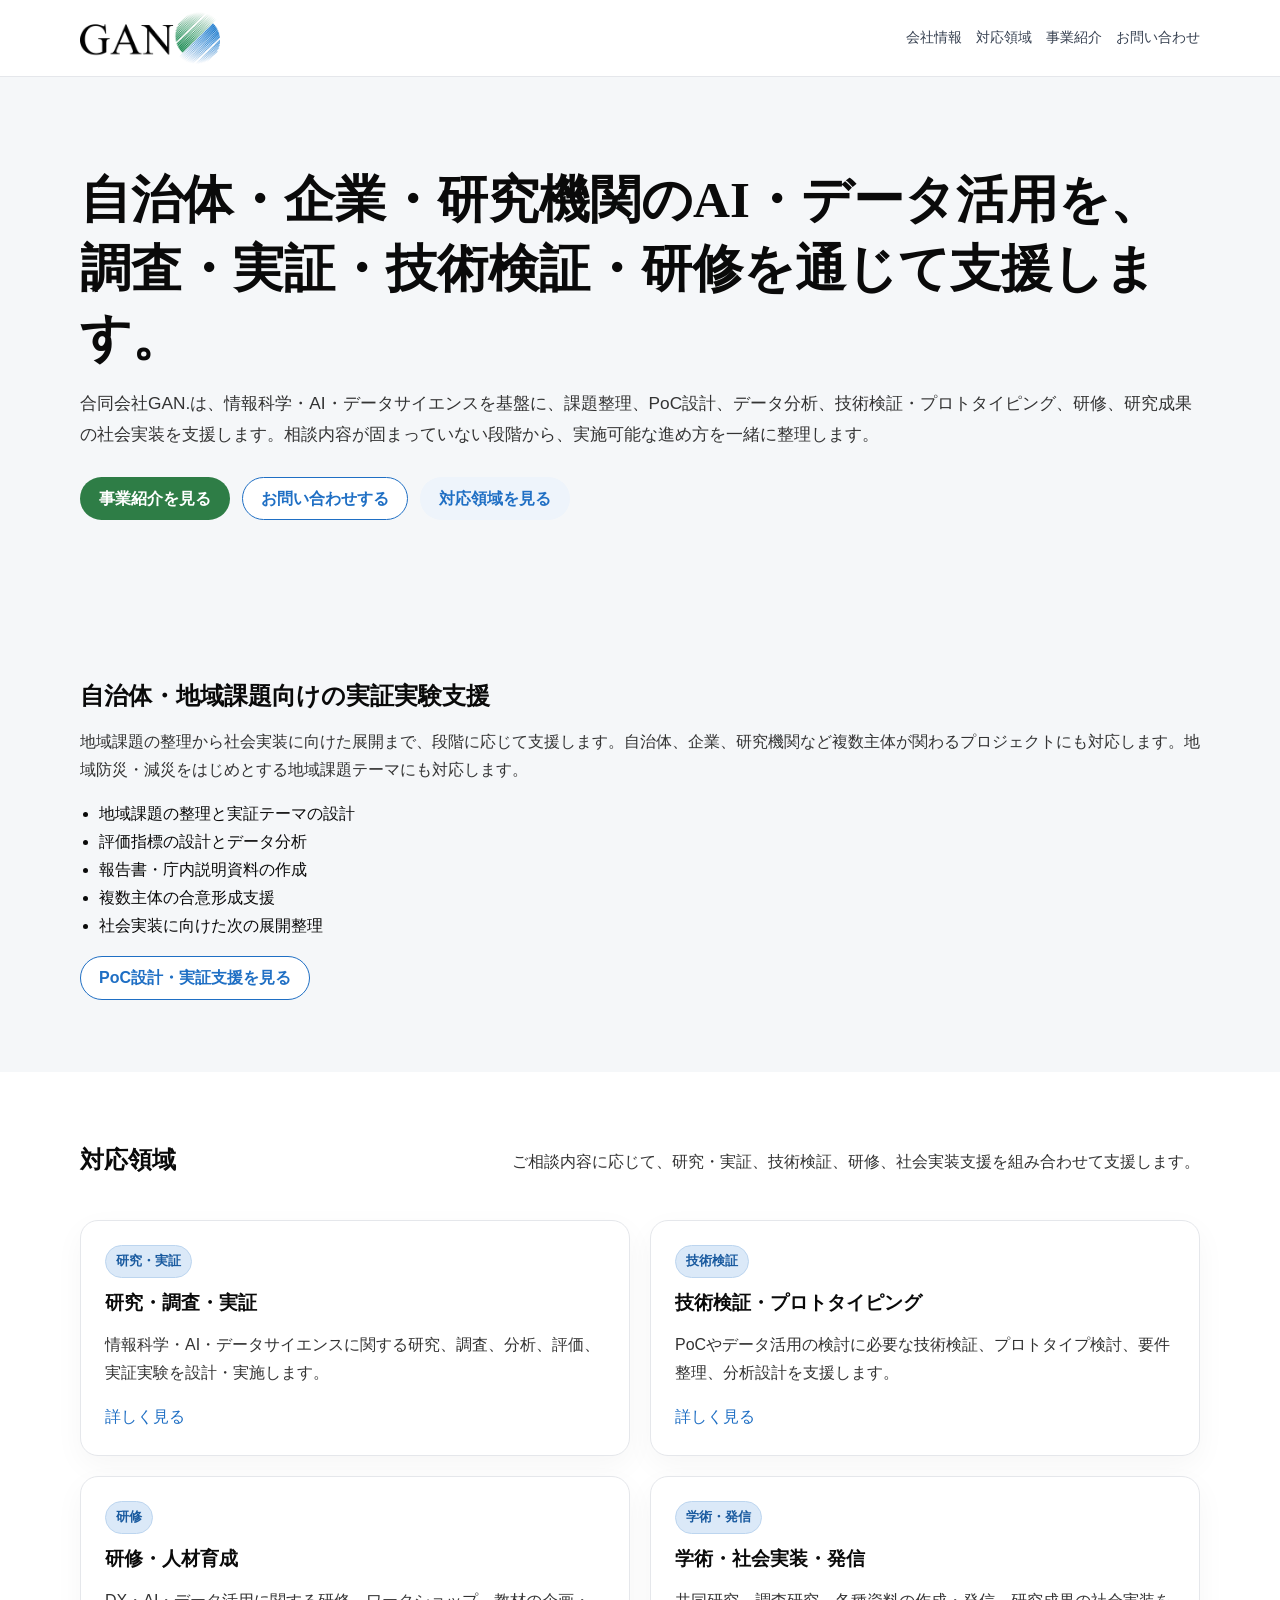
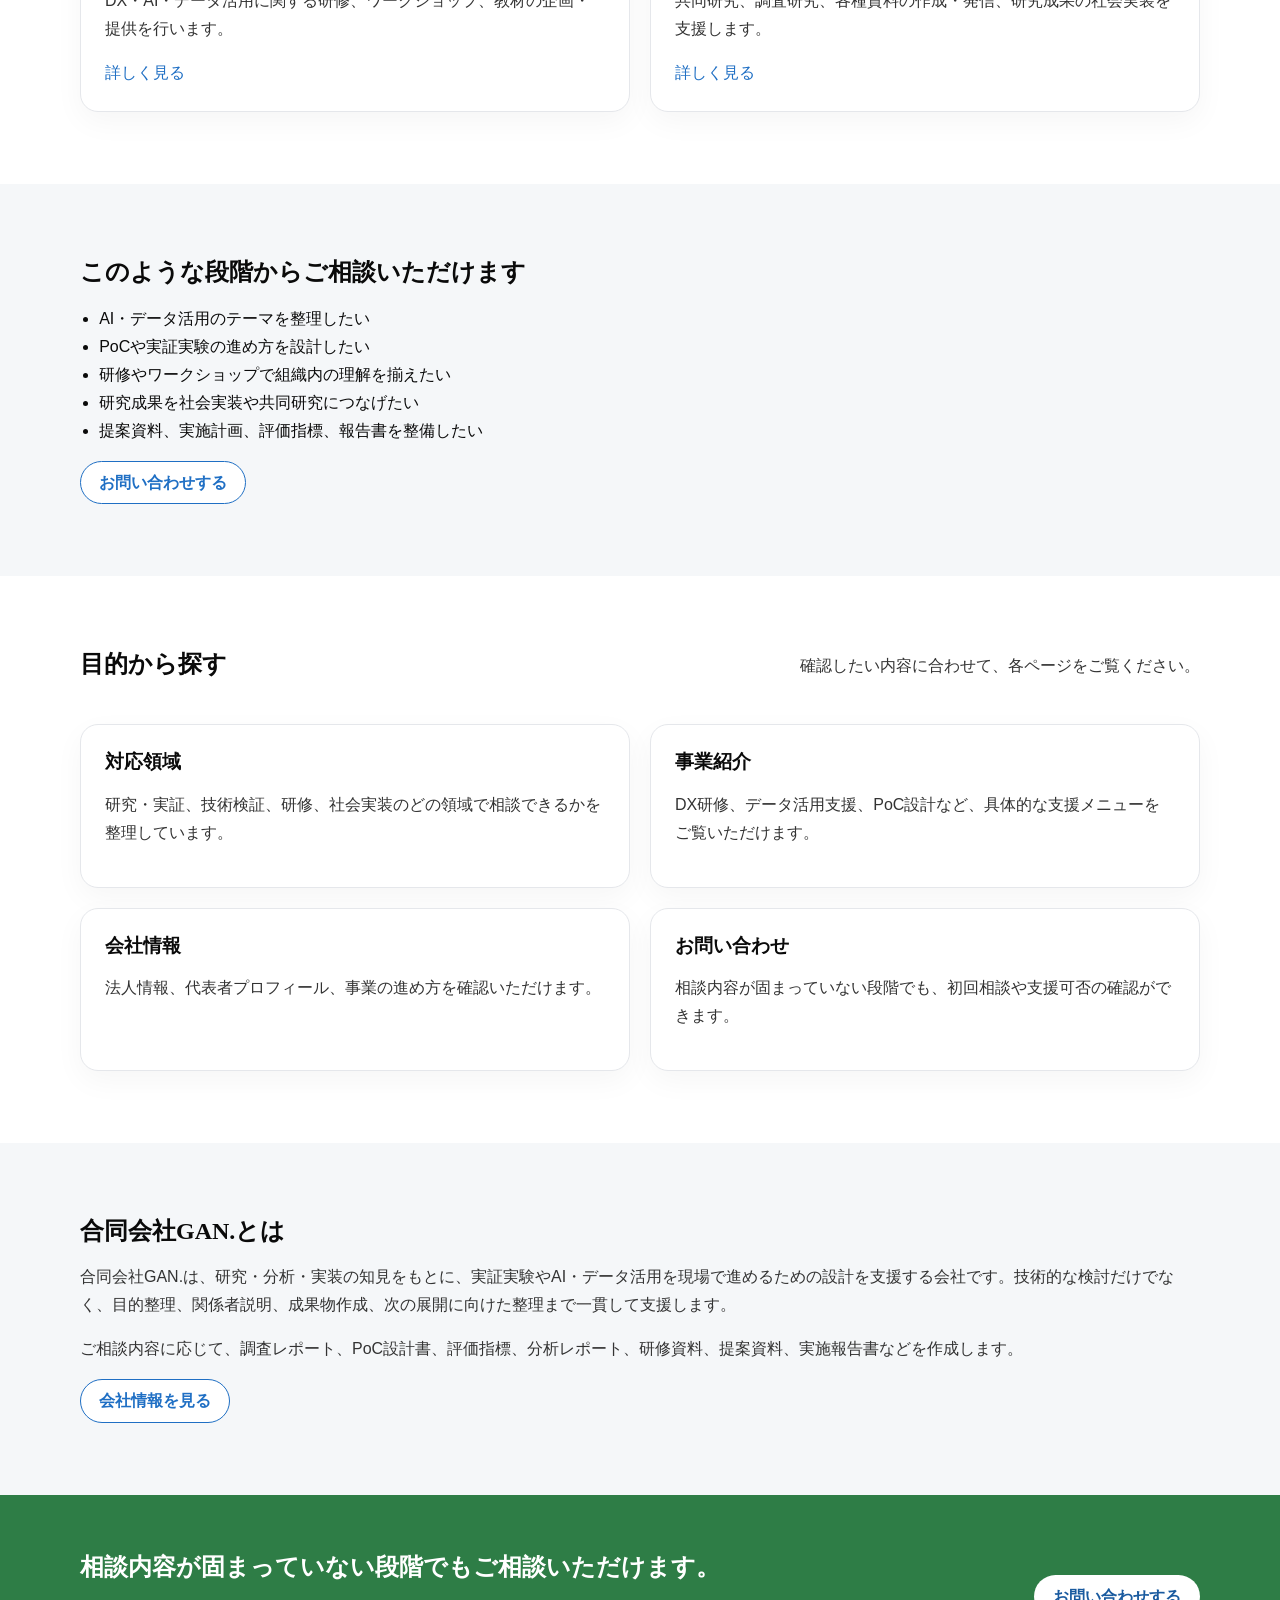
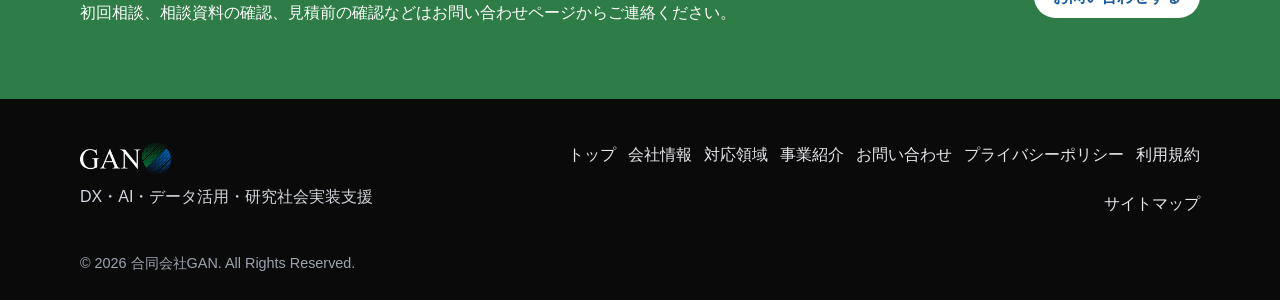
==== index.html @ 5f1f3403 "chore: 公開用静的サイトの初回コミット 合同会社GAN. 公式サイト（静的HTML/CSS/JS）をGitHub Pages公開用に新規リポジトリとして整理。 Cloudflare/ビルド系・内" ====
<!DOCTYPE html>
<html lang="ja">
<head>
  <meta charset="UTF-8">
  <meta name="viewport" content="width=device-width, initial-scale=1.0">
  <title>合同会社GAN.｜AI・データ活用・PoC設計・研究社会実装支援</title>
  <meta name="description" content="合同会社GAN.は、AI・データ活用・情報科学を基盤に、PoC設計、実証実験、データ分析、技術検証・プロトタイピング、DX研修、研究成果の社会実装を支援します。自治体・企業・研究機関からのご相談に対応します。">
  <meta property="og:type" content="website">
  <meta property="og:title" content="合同会社GAN.｜AI・データ活用・PoC設計・研究社会実装支援">
  <meta property="og:description" content="合同会社GAN.は、AI・データ活用・情報科学を基盤に、PoC設計、実証実験、データ分析、技術検証・プロトタイピング、DX研修、研究成果の社会実装を支援します。自治体・企業・研究機関からのご相談に対応します。">
  <meta property="og:url" content="https://gandot.co.jp/">
  <!-- TODO: 公開時にOGP画像URLを設定する -->
  <!-- <meta property="og:image" content="https://example.com/ogp.png"> -->
  <meta property="og:site_name" content="合同会社GAN.">
  <meta name="twitter:card" content="summary_large_image">
  <meta name="twitter:title" content="合同会社GAN.｜AI・データ活用・PoC設計・研究社会実装支援">
  <meta name="twitter:description" content="合同会社GAN.は、AI・データ活用・情報科学を基盤に、PoC設計、実証実験、データ分析、技術検証・プロトタイピング、DX研修、研究成果の社会実装を支援します。自治体・企業・研究機関からのご相談に対応します。">
  <!-- TODO: 公開時にOGP画像URLを設定する -->
  <!-- <meta name="twitter:image" content="https://example.com/ogp.png"> -->
  <link rel="stylesheet" href="/styles.css">
  <link rel="icon" type="image/png" href="/favicon.png">
</head>
<body>
<header class="site-header">
  <div class="container header-inner">
    <a class="logo" href="/index.html" aria-label="合同会社GAN. トップページへ">
      <img class="logo-main" src="/logo.png" alt="合同会社GAN." width="107" height="40">
    </a>
    <button class="hamburger" type="button" aria-label="メニューを開閉" aria-expanded="false" aria-controls="global-nav"><span></span><span></span><span></span></button>
    <nav class="nav" id="global-nav" aria-label="グローバルナビゲーション">
      <a href="/company.html" class="">会社情報</a><a href="/support-areas.html" class="">対応領域</a><a href="/services.html" class="">事業紹介</a><a href="/contact.html" class="">お問い合わせ</a>
    </nav>
  </div>
</header>
<main>
  <!-- ファーストビュー -->
  <section class="hero">
    <div class="container">
      <h1>自治体・企業・研究機関のAI・データ活用を、調査・実証・技術検証・研修を通じて支援します。</h1>
      <p class="lead">合同会社GAN.は、情報科学・AI・データサイエンスを基盤に、課題整理、PoC設計、データ分析、技術検証・プロトタイピング、研修、研究成果の社会実装を支援します。相談内容が固まっていない段階から、実施可能な進め方を一緒に整理します。</p>
      <div class="hero-actions">
        <a class="btn btn-primary" href="/services.html">事業紹介を見る</a>
        <a class="btn btn-outline" href="/contact.html">お問い合わせする</a>
        <a class="btn btn-ghost" href="/support-areas.html">対応領域を見る</a>
      </div>
    </div>
  </section>
  <!-- 自治体・地域課題向け実証実験支援 -->
  <section class="section light">
    <div class="container">
      <h2>自治体・地域課題向けの実証実験支援</h2>
      <p>地域課題の整理から社会実装に向けた展開まで、段階に応じて支援します。自治体、企業、研究機関など複数主体が関わるプロジェクトにも対応します。地域防災・減災をはじめとする地域課題テーマにも対応します。</p>
      <ul>
        <li>地域課題の整理と実証テーマの設計</li>
        <li>評価指標の設計とデータ分析</li>
        <li>報告書・庁内説明資料の作成</li>
        <li>複数主体の合意形成支援</li>
        <li>社会実装に向けた次の展開整理</li>
      </ul>
      <a class="btn btn-outline" href="/services.html#poc">PoC設計・実証支援を見る</a>
    </div>
  </section>
  <!-- 対応領域 -->
  <section class="section">
    <div class="container">
      <div class="section-head"><h2>対応領域</h2><p>ご相談内容に応じて、研究・実証、技術検証、研修、社会実装支援を組み合わせて支援します。</p></div>
      <div class="card-grid four">
        <article class="card"><span class="badge">研究・実証</span><h3>研究・調査・実証</h3><p>情報科学・AI・データサイエンスに関する研究、調査、分析、評価、実証実験を設計・実施します。</p><a href="/support-areas.html#research">詳しく見る</a></article>
        <article class="card"><span class="badge">技術検証</span><h3>技術検証・プロトタイピング</h3><p>PoCやデータ活用の検討に必要な技術検証、プロトタイプ検討、要件整理、分析設計を支援します。</p><a href="/support-areas.html#development">詳しく見る</a></article>
        <article class="card"><span class="badge">研修</span><h3>研修・人材育成</h3><p>DX・AI・データ活用に関する研修、ワークショップ、教材の企画・提供を行います。</p><a href="/support-areas.html#training">詳しく見る</a></article>
        <article class="card"><span class="badge">学術・発信</span><h3>学術・社会実装・発信</h3><p>共同研究、調査研究、各種資料の作成・発信、研究成果の社会実装を支援します。</p><a href="/support-areas.html#academic">詳しく見る</a></article>
      </div>
    </div>
  </section>
  <!-- このような段階からご相談いただけます -->
  <section class="section light">
    <div class="container">
      <h2>このような段階からご相談いただけます</h2>
      <ul>
        <li>AI・データ活用のテーマを整理したい</li>
        <li>PoCや実証実験の進め方を設計したい</li>
        <li>研修やワークショップで組織内の理解を揃えたい</li>
        <li>研究成果を社会実装や共同研究につなげたい</li>
        <li>提案資料、実施計画、評価指標、報告書を整備したい</li>
      </ul>
      <a class="btn btn-outline" href="/contact.html">お問い合わせする</a>
    </div>
  </section>
  <!-- 目的から探す -->
  <section class="section">
    <div class="container">
      <div class="section-head"><h2>目的から探す</h2><p>確認したい内容に合わせて、各ページをご覧ください。</p></div>
      <div class="card-grid two">
        <a class="card" href="/support-areas.html"><h3>対応領域</h3><p>研究・実証、技術検証、研修、社会実装のどの領域で相談できるかを整理しています。</p></a>
        <a class="card" href="/services.html"><h3>事業紹介</h3><p>DX研修、データ活用支援、PoC設計など、具体的な支援メニューをご覧いただけます。</p></a>
        <a class="card" href="/company.html"><h3>会社情報</h3><p>法人情報、代表者プロフィール、事業の進め方を確認いただけます。</p></a>
        <a class="card" href="/contact.html"><h3>お問い合わせ</h3><p>相談内容が固まっていない段階でも、初回相談や支援可否の確認ができます。</p></a>
      </div>
    </div>
  </section>
  <!-- 合同会社GAN.とは -->
  <section class="section light">
    <div class="container">
      <h2>合同会社GAN.とは</h2>
      <p>合同会社GAN.は、研究・分析・実装の知見をもとに、実証実験やAI・データ活用を現場で進めるための設計を支援する会社です。技術的な検討だけでなく、目的整理、関係者説明、成果物作成、次の展開に向けた整理まで一貫して支援します。</p>
      <p>ご相談内容に応じて、調査レポート、PoC設計書、評価指標、分析レポート、研修資料、提案資料、実施報告書などを作成します。</p>
      <a class="btn btn-outline" href="/company.html">会社情報を見る</a>
    </div>
  </section>
  <!-- お問い合わせCTA -->
  <section class="cta-section">
    <div class="container cta-inner">
      <div>
        <h2>相談内容が固まっていない段階でもご相談いただけます。</h2>
        <p>初回相談、相談資料の確認、見積前の確認などはお問い合わせページからご連絡ください。</p>
      </div>
      <a class="btn btn-primary" href="/contact.html">お問い合わせする</a>
    </div>
  </section>
</main>
<footer class="site-footer">
  <div class="container footer-inner">
    <div>
      <p class="footer-logo"><img class="footer-logo-img" src="/logo-white.png" alt="合同会社GAN."></p>
      <p>DX・AI・データ活用・研究社会実装支援</p>
    </div>
    <nav class="footer-nav" aria-label="フッターナビゲーション">
      <a href="/index.html">トップ</a>
      <a href="/company.html">会社情報</a>
      <a href="/support-areas.html">対応領域</a>
      <a href="/services.html">事業紹介</a>
      <a href="/contact.html">お問い合わせ</a>
      <a href="/privacy.html">プライバシーポリシー</a>
      <a href="/terms.html">利用規約</a>
      <a href="/sitemap.html">サイトマップ</a>
    </nav>
  </div>
  <div class="container copyright">© 2026 合同会社GAN. All Rights Reserved.</div>
</footer>
<script src="/script.js"></script>
</body>
</html>
---- styles.css ----
/* ============================================================
   合同会社GAN. ブランドスタイル
   GANブランド: 黒ワードマーク + 緑→青の円形マーク
   配色トークンは :root に集約。
   ============================================================ */
:root {
  /* Brand core (gan-brand skill) */
  --gan-black: #0A0A0A;
  --gan-green: #2E7D46;
  --gan-blue: #1F6FC4;
  --gan-white: #FFFFFF;
  --gan-gray: #6B6B6B;
  --gan-gradient: linear-gradient(45deg, #2E7D46 0%, #1F6FC4 100%); /* ロゴマーク専用 / logo mark only */

  /* Typography (gan-brand skill) */
  --font-heading: Georgia, "Times New Roman", serif;
  --font-body:    "Helvetica Neue", Arial, sans-serif;

  /* Derived accent tints (緑/青ベース) */
  --gan-blue-strong: #195a9f;          /* hover / 濃いめ青 */
  --gan-blue-050: #eef4fb;             /* ghost / outline hover 背景 */
  --gan-blue-100: #dbe9f8;             /* badge 背景 */
  --gan-blue-200: #bcd5ef;             /* card hover border */

  /* Text & surfaces */
  --gan-ink: #0A0A0A;                  /* 見出し・本文 */
  --gan-ink-soft: #333333;             /* 段落本文（可読性確保・AA） */
  --gan-muted: #6B6B6B;                /* 補助テキスト */
  --gan-border: #e5e7eb;               /* 中立ボーダー */
  --gan-surface: #f5f7f9;              /* 明るいセクション背景 */
}

* { box-sizing: border-box; }
html { scroll-behavior: smooth; scroll-padding-top: 88px; }
body {
  margin: 0;
  font-family: var(--font-body);
  color: var(--gan-ink);
  background: var(--gan-white);
  line-height: 1.75;
}
a { color: var(--gan-blue); text-decoration: none; }
a:hover { text-decoration: underline; }
h1, h2, h3, h4 { font-family: var(--font-heading); line-height: 1.35; margin: 0 0 16px; color: var(--gan-ink); }
h4 { font-size: .95rem; }
p { margin: 0 0 16px; color: var(--gan-ink-soft); }
ul { margin: 0 0 16px; padding-left: 1.2em; }

.container { width: min(1120px, calc(100% - 40px)); margin: 0 auto; }

/* Header */
.site-header { position: sticky; top: 0; z-index: 20; background: rgba(255, 255, 255, .96); border-bottom: 1px solid var(--gan-border); }
.header-inner { min-height: 76px; display: flex; align-items: center; justify-content: space-between; gap: 24px; }
.logo { display: flex; flex-direction: column; align-items: flex-start; gap: 4px; color: var(--gan-ink); min-width: 210px; }
.logo:hover { text-decoration: none; }
.logo-main { display: block; height: 52px; width: auto; } /* 公式ロゴ画像（GAN + マーク） */
.logo-sub { font-size: .76rem; color: var(--gan-muted); }
.nav { display: flex; align-items: center; gap: 14px; font-size: .9rem; }
.nav a { color: #374151; }
.nav a.is-current { color: var(--gan-blue); font-weight: 700; }
.hamburger { display: none; width: 44px; height: 44px; border: 1px solid var(--gan-border); background: var(--gan-white); border-radius: 12px; align-items: center; justify-content: center; flex-direction: column; gap: 5px; }
.hamburger span { width: 20px; height: 2px; background: var(--gan-ink); display: block; }

/* Buttons */
.btn { display: inline-flex; align-items: center; justify-content: center; gap: 8px; border-radius: 999px; padding: 11px 18px; font-weight: 700; border: 1px solid transparent; line-height: 1.2; cursor: pointer; }
.btn-primary { background: var(--gan-green); color: var(--gan-white) !important; }
.btn-primary:hover { filter: brightness(1.06); text-decoration: none; }
.btn-outline { border-color: var(--gan-blue); color: var(--gan-blue); background: var(--gan-white); }
.btn-outline:hover { background: var(--gan-blue-050); text-decoration: none; }
.btn-ghost { color: var(--gan-blue); background: var(--gan-blue-050); }
.btn-ghost:hover { text-decoration: none; background: var(--gan-blue-100); }

/* Hero */
.hero { padding: 88px 0; background: var(--gan-surface); }
.hero-grid { display: grid; grid-template-columns: 1.2fr .8fr; gap: 48px; align-items: center; }
.hero h1 { font-size: clamp(2rem, 4vw, 3.7rem); }
.lead { font-size: 1.08rem; color: var(--gan-ink-soft); }
.hero-actions { display: flex; flex-wrap: wrap; gap: 12px; margin-top: 28px; }
.hero-card { border-left: 5px solid var(--gan-green); }

/* Sections */
.section { padding: 72px 0; }
.section.light { background: var(--gan-surface); }
.section-head { display: flex; align-items: flex-end; justify-content: space-between; gap: 24px; margin-bottom: 28px; }
.section-head p { max-width: 720px; }
.page-hero { padding: 56px 0 48px; background: var(--gan-surface); border-bottom: 1px solid var(--gan-border); }
.page-hero h1 { font-size: clamp(1.8rem, 3vw, 2.7rem); }
.breadcrumb { display: flex; gap: 10px; align-items: center; font-size: .9rem; color: var(--gan-muted); margin-bottom: 18px; }
.breadcrumb a { color: var(--gan-muted); }

/* Cards */
.card { display: block; background: var(--gan-white); border: 1px solid var(--gan-border); border-radius: 18px; padding: 24px; box-shadow: 0 10px 30px rgba(10, 10, 10, .04); }
.card:hover { text-decoration: none; border-color: var(--gan-blue-200); }
.card-grid { display: grid; gap: 20px; }
.card-grid.two { grid-template-columns: repeat(2, minmax(0, 1fr)); }
.card-grid.three { grid-template-columns: repeat(3, minmax(0, 1fr)); }
.card-grid.four { grid-template-columns: repeat(2, minmax(0, 1fr)); }
.split { display: grid; grid-template-columns: 1fr 1fr; gap: 32px; align-items: start; }
.stacked { display: grid; gap: 24px; }
.detail-card { scroll-margin-top: 100px; }

/* Info blocks */
.info-list { display: grid; grid-template-columns: repeat(2, minmax(0, 1fr)); gap: 20px; }
.info-list > div { background: var(--gan-surface); border: 1px solid var(--gan-border); border-radius: 14px; padding: 18px; }
.info-table { width: 100%; border-collapse: collapse; background: var(--gan-white); border: 1px solid var(--gan-border); }
.info-table th, .info-table td { padding: 14px 16px; border-bottom: 1px solid var(--gan-border); text-align: left; vertical-align: top; }
.info-table th { width: 220px; background: var(--gan-surface); color: var(--gan-ink); }
.spec-list { display: grid; grid-template-columns: 90px 1fr; gap: 10px 14px; }
.spec-list dt { font-weight: 700; color: var(--gan-ink); }
.spec-list dd { margin: 0; color: var(--gan-ink-soft); }
.note { background: var(--gan-white); border: 1px solid var(--gan-border); border-left: 5px solid var(--gan-blue); border-radius: 14px; padding: 18px; color: var(--gan-ink-soft); }

/* Badge */
.badge { display: inline-flex; align-items: center; width: max-content; border: 1px solid var(--gan-blue-200); background: var(--gan-blue-100); color: var(--gan-blue-strong); border-radius: 999px; padding: 4px 10px; font-weight: 700; font-size: .82rem; margin-bottom: 12px; }

/* Anchor nav */
.anchor-nav { display: flex; flex-wrap: wrap; gap: 10px; }
.anchor-nav a { border: 1px solid var(--gan-border); border-radius: 999px; padding: 9px 14px; background: var(--gan-white); color: var(--gan-blue); font-weight: 700; }

/* News */
.news-list { list-style: none; padding: 0; margin: 0; border: 1px solid var(--gan-border); border-radius: 18px; overflow: hidden; background: var(--gan-white); }
.news-list li { display: grid; grid-template-columns: 120px 100px 1fr; gap: 16px; align-items: center; padding: 16px 20px; border-bottom: 1px solid var(--gan-border); }
.news-list li:last-child { border-bottom: 0; }
.news-list time { color: var(--gan-muted); }
.news-list span { color: var(--gan-blue); font-weight: 700; }
.news-list.large li { padding: 20px; }
.category-row { display: flex; gap: 10px; margin-bottom: 20px; }
.related-links { display: grid; grid-template-columns: repeat(4, minmax(0, 1fr)); gap: 18px; }

/* CTA */
.cta-section { padding: 56px 0; background: var(--gan-green); color: var(--gan-white); }
.cta-section h2, .cta-section p { color: var(--gan-white); }
.cta-inner { display: flex; align-items: center; justify-content: space-between; gap: 28px; }
.cta-section .btn-primary { background: var(--gan-white); color: var(--gan-blue-strong) !important; }
.cta-section .btn-primary:hover { filter: none; background: var(--gan-blue-050); }

/* Contact form */
.contact-form { background: var(--gan-white); border: 1px solid var(--gan-border); border-radius: 18px; padding: 24px; display: grid; gap: 16px; }
.contact-form label { display: block; font-weight: 700; color: var(--gan-ink); margin-bottom: 6px; }
.contact-form label span { color: var(--gan-blue); font-size: .85rem; }
.contact-form input, .contact-form select, .contact-form textarea { width: 100%; border: 1px solid #d1d5db; border-radius: 10px; padding: 12px; font: inherit; color: var(--gan-ink); background: var(--gan-white); }

/* Footer */
.site-footer { padding: 42px 0 24px; background: var(--gan-black); color: #e5e7eb; }
.site-footer p { color: #d1d5db; }
.footer-inner { display: flex; justify-content: space-between; gap: 32px; }
.footer-logo { margin: 0 0 8px; }
.footer-logo-img { display: block; height: 34px; width: auto; }
.footer-nav { display: flex; flex-wrap: wrap; gap: 12px; justify-content: flex-end; max-width: 650px; }
.footer-nav a { color: #e5e7eb; }
.copyright { margin-top: 24px; color: #9ca3af; font-size: .9rem; }

/* Responsive */
@media (max-width: 960px) {
  .hamburger { display: flex; }
  .nav { position: absolute; top: 76px; left: 0; right: 0; display: none; flex-direction: column; align-items: stretch; background: var(--gan-white); border-bottom: 1px solid var(--gan-border); padding: 16px 20px; }
  .nav.is-open { display: flex; }
  .nav a { padding: 8px 0; }
  .hero-grid, .split { grid-template-columns: 1fr; }
  .card-grid.two, .card-grid.three, .card-grid.four, .related-links { grid-template-columns: repeat(2, minmax(0, 1fr)); }
  .info-list { grid-template-columns: 1fr; }
  .section-head { display: block; }
  .footer-inner { display: block; }
  .footer-nav { justify-content: flex-start; margin-top: 20px; }
  .cta-inner { display: block; }
  .cta-inner .btn { margin-top: 12px; }
}
@media (max-width: 640px) {
  .container { width: min(100% - 28px, 1120px); }
  .header-inner { min-height: 70px; }
  .logo-main { height: 44px; }
  .logo-sub { font-size: .68rem; }
  .hero, .section { padding: 48px 0; }
  .page-hero { padding: 36px 0; }
  .card-grid.two, .card-grid.three, .card-grid.four, .related-links { grid-template-columns: 1fr; }
  .news-list li { grid-template-columns: 1fr; gap: 4px; }
  .info-table th, .info-table td { display: block; width: 100%; }
  .spec-list { grid-template-columns: 1fr; }
  .nav { top: 70px; }
}
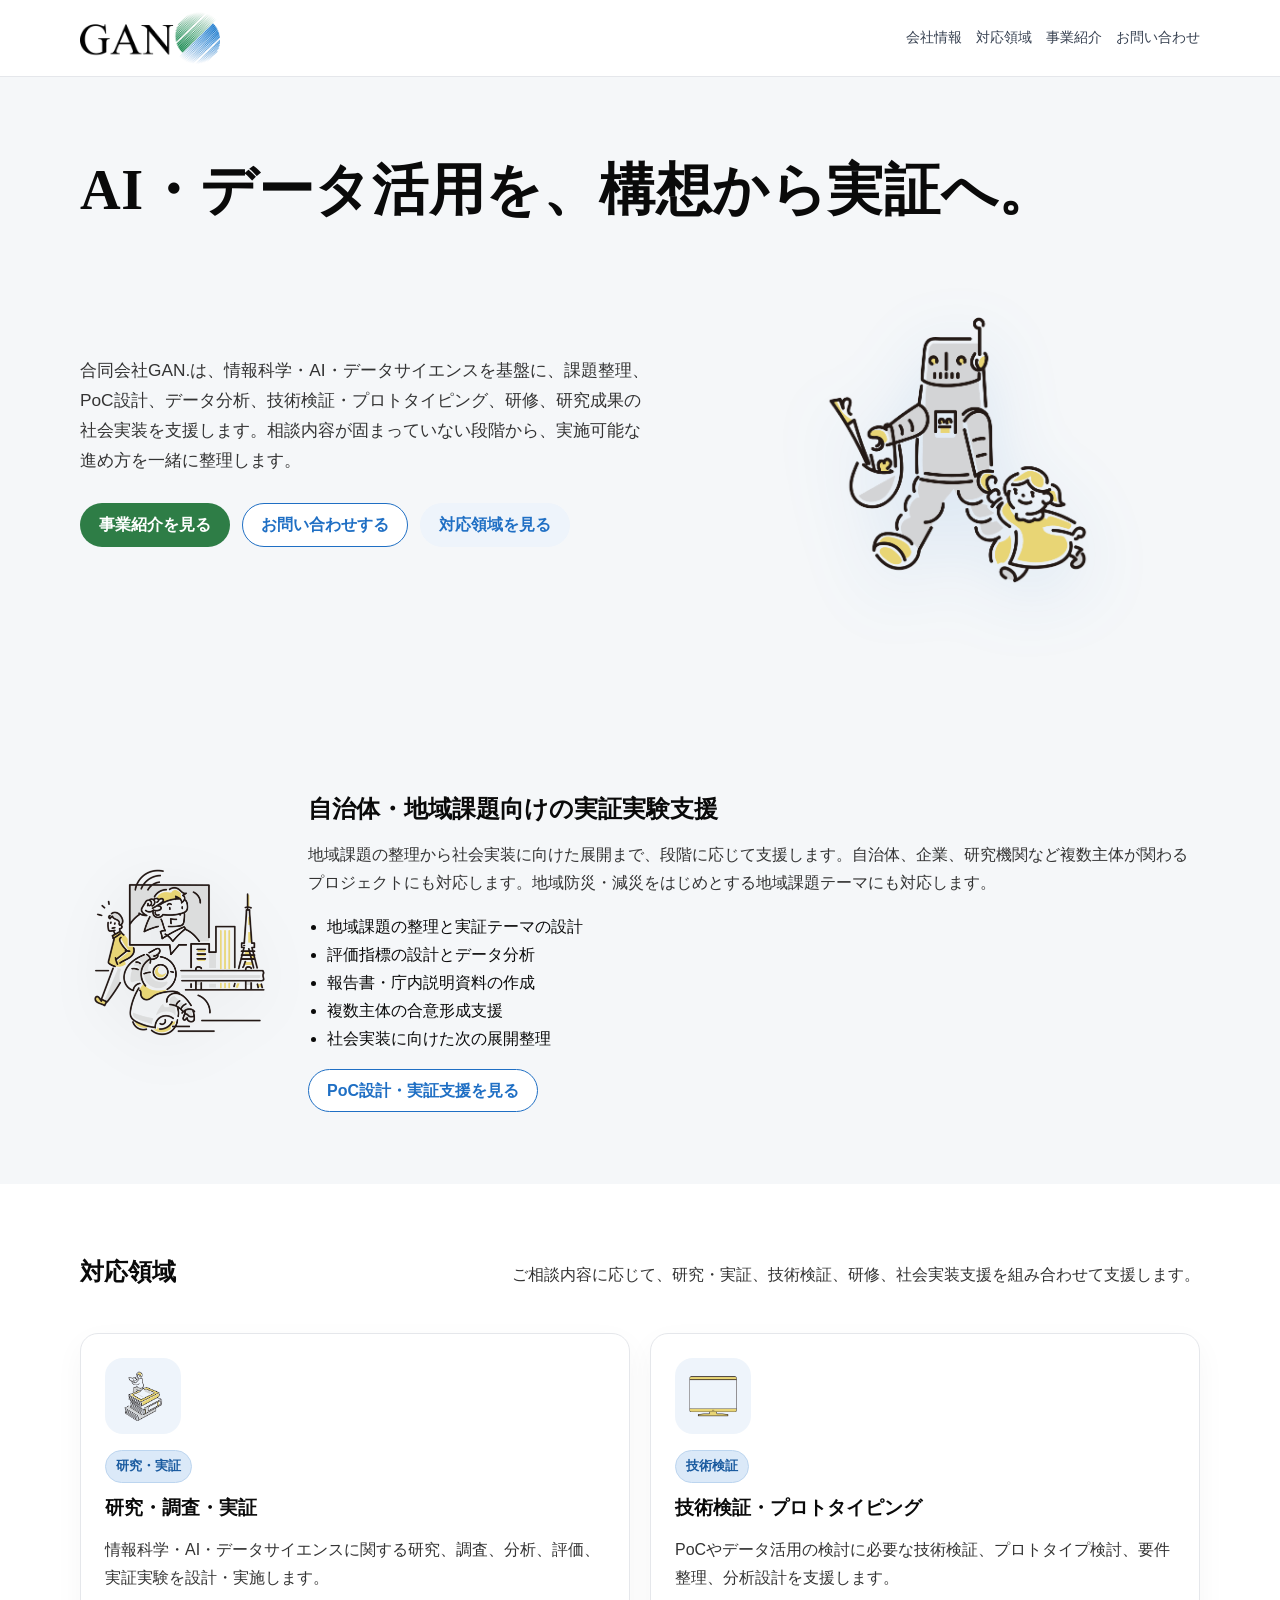
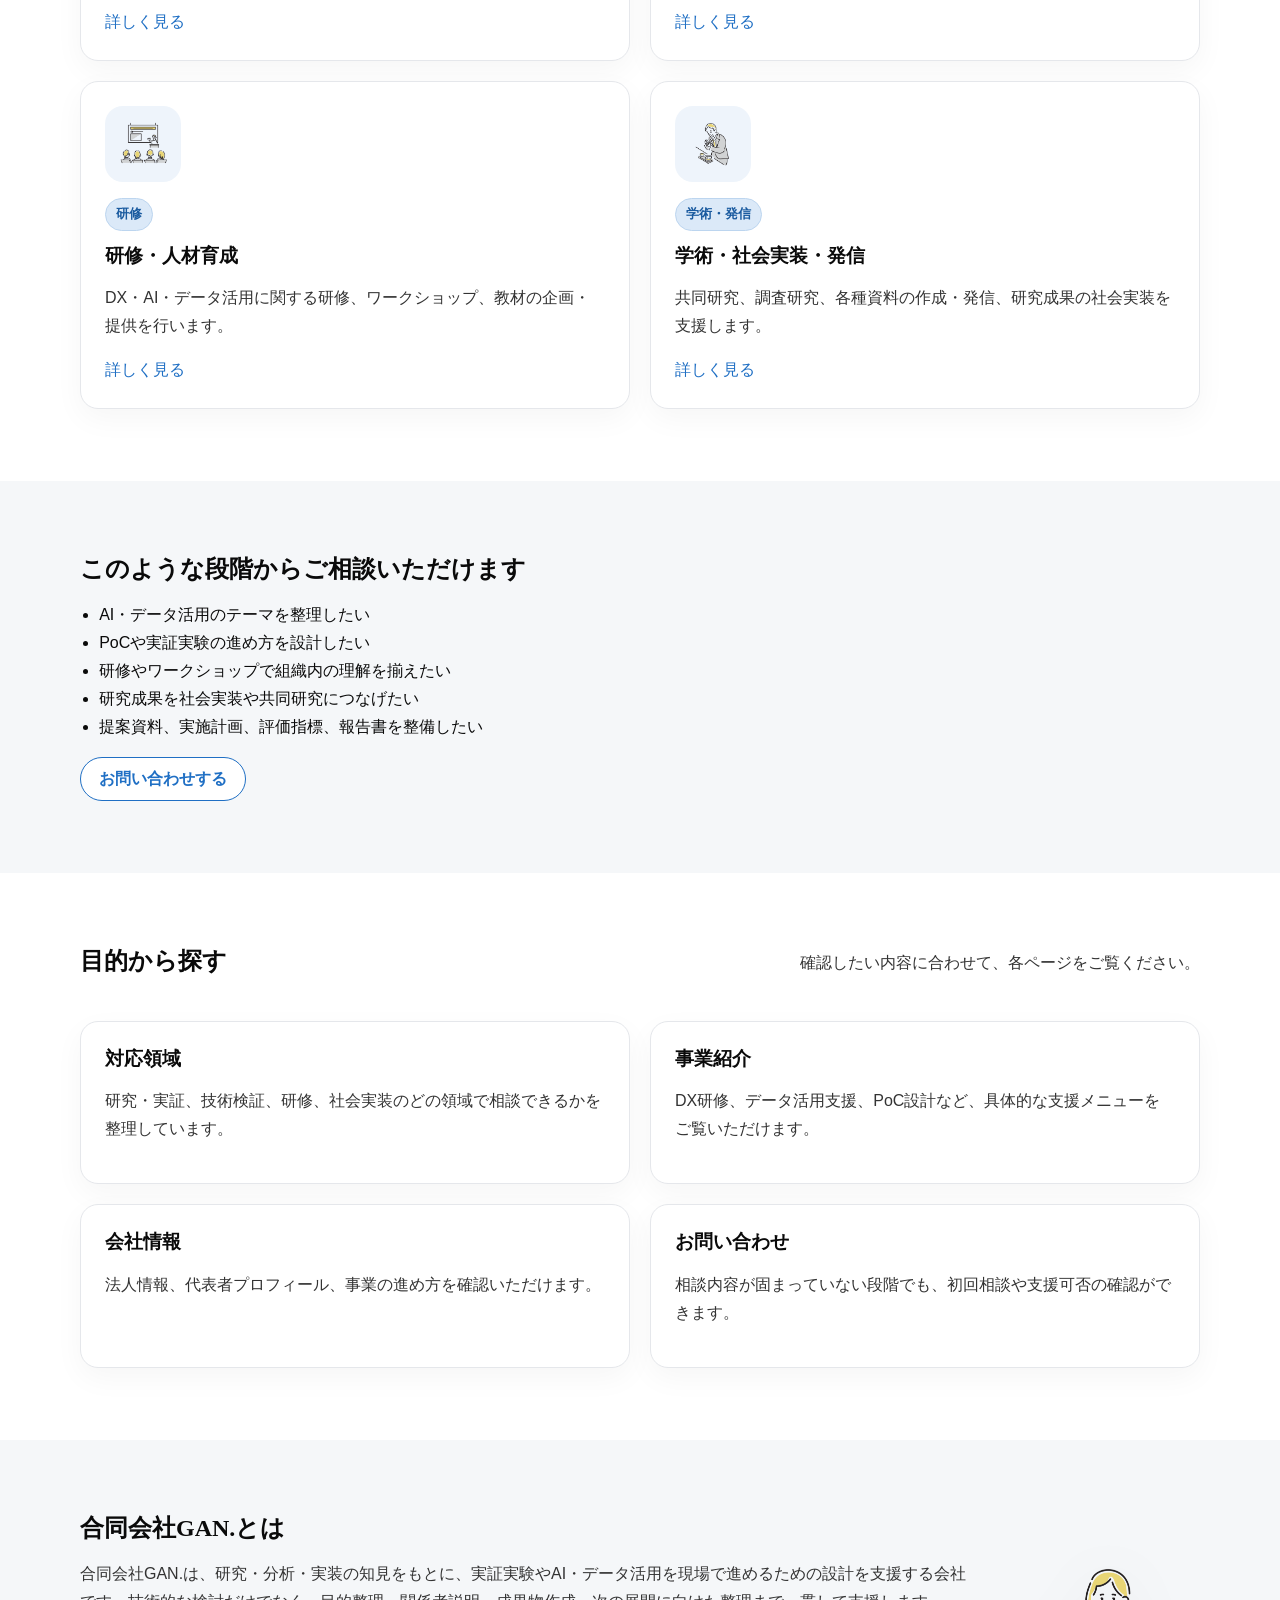
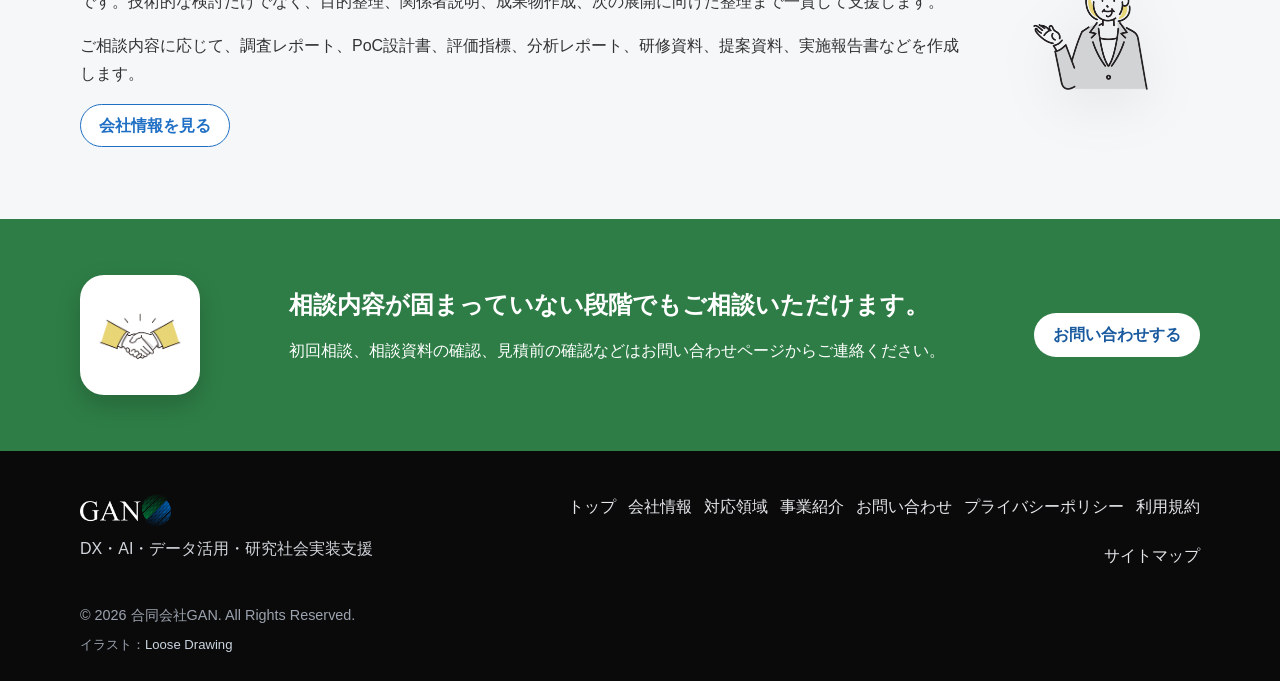
==== commit c1be0349: "Add illustrations and styles for visuals Add multiple illustration assets (illust/*.png) and integra" ====
--- a/index.html
+++ b/index.html
@@ -36,28 +36,40 @@
   <!-- ファーストビュー -->
   <section class="hero">
     <div class="container">
-      <h1>自治体・企業・研究機関のAI・データ活用を、調査・実証・技術検証・研修を通じて支援します。</h1>
-      <p class="lead">合同会社GAN.は、情報科学・AI・データサイエンスを基盤に、課題整理、PoC設計、データ分析、技術検証・プロトタイピング、研修、研究成果の社会実装を支援します。相談内容が固まっていない段階から、実施可能な進め方を一緒に整理します。</p>
-      <div class="hero-actions">
-        <a class="btn btn-primary" href="/services.html">事業紹介を見る</a>
-        <a class="btn btn-outline" href="/contact.html">お問い合わせする</a>
-        <a class="btn btn-ghost" href="/support-areas.html">対応領域を見る</a>
+      <h1 class="hero-title">AI・データ活用を、構想から実証へ。</h1>
+      <div class="hero-body">
+        <div class="hero-text">
+          <p class="lead">合同会社GAN.は、情報科学・AI・データサイエンスを基盤に、課題整理、PoC設計、データ分析、技術検証・プロトタイピング、研修、研究成果の社会実装を支援します。相談内容が固まっていない段階から、実施可能な進め方を一緒に整理します。</p>
+          <div class="hero-actions">
+            <a class="btn btn-primary" href="/services.html">事業紹介を見る</a>
+            <a class="btn btn-outline" href="/contact.html">お問い合わせする</a>
+            <a class="btn btn-ghost" href="/support-areas.html">対応領域を見る</a>
+          </div>
+        </div>
+        <figure class="hero-figure">
+          <img src="/illust/ai-collaboration.png" alt="" width="360" height="360" loading="eager" decoding="async">
+        </figure>
       </div>
     </div>
   </section>
   <!-- 自治体・地域課題向け実証実験支援 -->
   <section class="section light">
-    <div class="container">
-      <h2>自治体・地域課題向けの実証実験支援</h2>
-      <p>地域課題の整理から社会実装に向けた展開まで、段階に応じて支援します。自治体、企業、研究機関など複数主体が関わるプロジェクトにも対応します。地域防災・減災をはじめとする地域課題テーマにも対応します。</p>
-      <ul>
-        <li>地域課題の整理と実証テーマの設計</li>
-        <li>評価指標の設計とデータ分析</li>
-        <li>報告書・庁内説明資料の作成</li>
-        <li>複数主体の合意形成支援</li>
-        <li>社会実装に向けた次の展開整理</li>
-      </ul>
-      <a class="btn btn-outline" href="/services.html#poc">PoC設計・実証支援を見る</a>
+    <div class="container section-illust">
+      <div class="section-illust-media">
+        <img src="/illust/smart-city.png" alt="" width="220" height="220" loading="lazy" decoding="async">
+      </div>
+      <div class="section-illust-body">
+        <h2>自治体・地域課題向けの実証実験支援</h2>
+        <p>地域課題の整理から社会実装に向けた展開まで、段階に応じて支援します。自治体、企業、研究機関など複数主体が関わるプロジェクトにも対応します。地域防災・減災をはじめとする地域課題テーマにも対応します。</p>
+        <ul>
+          <li>地域課題の整理と実証テーマの設計</li>
+          <li>評価指標の設計とデータ分析</li>
+          <li>報告書・庁内説明資料の作成</li>
+          <li>複数主体の合意形成支援</li>
+          <li>社会実装に向けた次の展開整理</li>
+        </ul>
+        <a class="btn btn-outline" href="/services.html#poc">PoC設計・実証支援を見る</a>
+      </div>
     </div>
   </section>
   <!-- 対応領域 -->
@@ -65,10 +77,10 @@
     <div class="container">
       <div class="section-head"><h2>対応領域</h2><p>ご相談内容に応じて、研究・実証、技術検証、研修、社会実装支援を組み合わせて支援します。</p></div>
       <div class="card-grid four">
-        <article class="card"><span class="badge">研究・実証</span><h3>研究・調査・実証</h3><p>情報科学・AI・データサイエンスに関する研究、調査、分析、評価、実証実験を設計・実施します。</p><a href="/support-areas.html#research">詳しく見る</a></article>
-        <article class="card"><span class="badge">技術検証</span><h3>技術検証・プロトタイピング</h3><p>PoCやデータ活用の検討に必要な技術検証、プロトタイプ検討、要件整理、分析設計を支援します。</p><a href="/support-areas.html#development">詳しく見る</a></article>
-        <article class="card"><span class="badge">研修</span><h3>研修・人材育成</h3><p>DX・AI・データ活用に関する研修、ワークショップ、教材の企画・提供を行います。</p><a href="/support-areas.html#training">詳しく見る</a></article>
-        <article class="card"><span class="badge">学術・発信</span><h3>学術・社会実装・発信</h3><p>共同研究、調査研究、各種資料の作成・発信、研究成果の社会実装を支援します。</p><a href="/support-areas.html#academic">詳しく見る</a></article>
+        <article class="card"><span class="card-illust"><img src="/illust/research-study.png" alt="" width="60" height="60" loading="lazy" decoding="async"></span><span class="badge">研究・実証</span><h3>研究・調査・実証</h3><p>情報科学・AI・データサイエンスに関する研究、調査、分析、評価、実証実験を設計・実施します。</p><a href="/support-areas.html#research">詳しく見る</a></article>
+        <article class="card"><span class="card-illust"><img src="/illust/computer-screen.png" alt="" width="60" height="60" loading="lazy" decoding="async"></span><span class="badge">技術検証</span><h3>技術検証・プロトタイピング</h3><p>PoCやデータ活用の検討に必要な技術検証、プロトタイプ検討、要件整理、分析設計を支援します。</p><a href="/support-areas.html#development">詳しく見る</a></article>
+        <article class="card"><span class="card-illust"><img src="/illust/training-presentation.png" alt="" width="60" height="60" loading="lazy" decoding="async"></span><span class="badge">研修</span><h3>研修・人材育成</h3><p>DX・AI・データ活用に関する研修、ワークショップ、教材の企画・提供を行います。</p><a href="/support-areas.html#training">詳しく見る</a></article>
+        <article class="card"><span class="card-illust"><img src="/illust/science-lab.png" alt="" width="60" height="60" loading="lazy" decoding="async"></span><span class="badge">学術・発信</span><h3>学術・社会実装・発信</h3><p>共同研究、調査研究、各種資料の作成・発信、研究成果の社会実装を支援します。</p><a href="/support-areas.html#academic">詳しく見る</a></article>
       </div>
     </div>
   </section>
@@ -100,16 +112,24 @@
   </section>
   <!-- 合同会社GAN.とは -->
   <section class="section light">
-    <div class="container">
-      <h2>合同会社GAN.とは</h2>
-      <p>合同会社GAN.は、研究・分析・実装の知見をもとに、実証実験やAI・データ活用を現場で進めるための設計を支援する会社です。技術的な検討だけでなく、目的整理、関係者説明、成果物作成、次の展開に向けた整理まで一貫して支援します。</p>
-      <p>ご相談内容に応じて、調査レポート、PoC設計書、評価指標、分析レポート、研修資料、提案資料、実施報告書などを作成します。</p>
-      <a class="btn btn-outline" href="/company.html">会社情報を見る</a>
+    <div class="container section-illust reverse">
+      <div class="section-illust-media">
+        <img src="/illust/consulting-advisor.png" alt="" width="220" height="220" loading="lazy" decoding="async">
+      </div>
+      <div class="section-illust-body">
+        <h2>合同会社GAN.とは</h2>
+        <p>合同会社GAN.は、研究・分析・実装の知見をもとに、実証実験やAI・データ活用を現場で進めるための設計を支援する会社です。技術的な検討だけでなく、目的整理、関係者説明、成果物作成、次の展開に向けた整理まで一貫して支援します。</p>
+        <p>ご相談内容に応じて、調査レポート、PoC設計書、評価指標、分析レポート、研修資料、提案資料、実施報告書などを作成します。</p>
+        <a class="btn btn-outline" href="/company.html">会社情報を見る</a>
+      </div>
     </div>
   </section>
   <!-- お問い合わせCTA -->
   <section class="cta-section">
     <div class="container cta-inner">
+      <figure class="cta-illust" aria-hidden="true" style="margin:0">
+        <img src="/illust/handshake.png" alt="" width="130" height="130" loading="lazy" decoding="async">
+      </figure>
       <div>
         <h2>相談内容が固まっていない段階でもご相談いただけます。</h2>
         <p>初回相談、相談資料の確認、見積前の確認などはお問い合わせページからご連絡ください。</p>
@@ -136,6 +156,7 @@
     </nav>
   </div>
   <div class="container copyright">© 2026 合同会社GAN. All Rights Reserved.</div>
+  <div class="container credit-line">イラスト：<a href="https://loosedrawing.com/" target="_blank" rel="noopener noreferrer">Loose Drawing</a></div>
 </footer>
 <script src="/script.js"></script>
 </body>
--- a/styles.css
+++ b/styles.css
@@ -71,9 +71,23 @@
 .btn-ghost:hover { text-decoration: none; background: var(--gan-blue-100); }
 
 /* Hero */
-.hero { padding: 88px 0; background: var(--gan-surface); }
+.hero { padding: 80px 0; background: var(--gan-surface); }
 .hero-grid { display: grid; grid-template-columns: 1.2fr .8fr; gap: 48px; align-items: center; }
-.hero h1 { font-size: clamp(2rem, 4vw, 3.7rem); }
+/* 見出しは横幅いっぱいに1行表示 */
+.hero-title {
+  font-size: clamp(2rem, 4.4vw, 3.6rem);
+  line-height: 1.2;
+  letter-spacing: .01em;
+  margin: 0 0 36px;
+  white-space: nowrap;
+}
+/* 見出しの下に「詳細文＋ボタン」と「画像」を2列で配置 */
+.hero-body {
+  display: grid;
+  grid-template-columns: 1fr .85fr;
+  gap: 56px;
+  align-items: center;
+}
 .lead { font-size: 1.08rem; color: var(--gan-ink-soft); }
 .hero-actions { display: flex; flex-wrap: wrap; gap: 12px; margin-top: 28px; }
 .hero-card { border-left: 5px solid var(--gan-green); }
@@ -149,6 +163,102 @@
 .footer-nav { display: flex; flex-wrap: wrap; gap: 12px; justify-content: flex-end; max-width: 650px; }
 .footer-nav a { color: #e5e7eb; }
 .copyright { margin-top: 24px; color: #9ca3af; font-size: .9rem; }
+
+/* ============================================================
+   Illustrations (loosedrawing.com フリーイラスト)
+   コンテンツ文面・構造は変更せず、視覚的な分かりやすさを補強する
+   ============================================================ */
+
+/* Hero 図版（見出しは全幅1行、下段で詳細文と2列） */
+.hero-text { min-width: 0; }
+.hero-figure { margin: 0; display: flex; align-items: center; justify-content: center; }
+.hero-figure img {
+  width: 100%; max-width: 380px; height: auto;
+  filter: drop-shadow(0 18px 36px rgba(31, 111, 196, .14));
+}
+
+/* セクション見出し横に添える小さなイラスト */
+.section-illust { display: flex; align-items: center; gap: 28px; flex-wrap: wrap; }
+.section-illust .section-illust-body { flex: 1 1 320px; min-width: 0; }
+.section-illust .section-illust-media {
+  flex: 0 0 200px; display: flex; align-items: center; justify-content: center;
+}
+.section-illust .section-illust-media img {
+  width: 100%; max-width: 220px; height: auto;
+  filter: drop-shadow(0 12px 28px rgba(10, 10, 10, .08));
+}
+.section-illust.reverse { flex-direction: row-reverse; }
+
+/* カード上部に丸いイラストアイコンを配置 */
+.card-illust {
+  width: 76px; height: 76px; border-radius: 18px;
+  background: var(--gan-blue-050);
+  display: flex; align-items: center; justify-content: center;
+  margin-bottom: 16px; overflow: hidden;
+}
+.card-illust img { width: 60px; height: 60px; object-fit: contain; }
+
+/* 詳細カード（対応領域・事業紹介）の見出し脇イラスト */
+.detail-card { position: relative; }
+.detail-head { display: flex; align-items: center; gap: 18px; margin-bottom: 4px; }
+.detail-head h2 { margin: 0; }
+.detail-illust {
+  flex: 0 0 84px; width: 84px; height: 84px; border-radius: 20px;
+  background: var(--gan-surface); border: 1px solid var(--gan-border);
+  display: flex; align-items: center; justify-content: center; overflow: hidden;
+}
+.detail-illust img { width: 64px; height: 64px; object-fit: contain; }
+
+/* アンカーナビ用のセクション区切りイラスト帯 */
+.illust-band {
+  display: flex; align-items: center; justify-content: center; gap: 40px;
+  flex-wrap: wrap;
+}
+.illust-band figure { margin: 0; text-align: center; max-width: 150px; }
+.illust-band img {
+  width: 120px; height: 120px; object-fit: contain;
+  filter: drop-shadow(0 12px 24px rgba(10, 10, 10, .06));
+}
+.illust-band figcaption { font-size: .82rem; color: var(--gan-muted); margin-top: 8px; }
+
+/* CTA セクションのイラスト
+   透過部分が緑背景を透かさないよう、白い角丸チップを敷く */
+.cta-inner .cta-illust {
+  flex: 0 0 120px;
+  width: 120px; height: 120px;
+  background: var(--gan-white);
+  border-radius: 24px;
+  display: flex; align-items: center; justify-content: center;
+  box-shadow: 0 10px 24px rgba(0, 0, 0, .18);
+}
+.cta-inner .cta-illust img {
+  width: 92px; height: 92px; object-fit: contain;
+}
+
+/* フォーム横などの補助イラスト */
+.aside-illust { text-align: center; margin: 8px 0 24px; }
+.aside-illust img { width: 100%; max-width: 240px; height: auto; }
+
+/* 出典クレジット */
+.credit-line { color: #9ca3af; font-size: .82rem; margin-top: 6px; }
+.credit-line a { color: #cbd5e1; }
+
+/* Responsive */
+@media (max-width: 960px) {
+  .hero-body { grid-template-columns: 1fr; gap: 32px; }
+  .hero-figure { order: -1; }
+  .hero-figure img { max-width: 280px; }
+  .section-illust .section-illust-media { flex-basis: 160px; }
+  .cta-inner .cta-illust { display: none; }
+}
+@media (max-width: 640px) {
+  .hero-title { white-space: normal; }
+  .section-illust { display: block; }
+  .section-illust .section-illust-media { margin-bottom: 20px; }
+  .detail-head { flex-direction: column; align-items: flex-start; gap: 12px; }
+  .illust-band { gap: 20px; }
+  .illust-band img { width: 88px; height: 88px; }
+}
 
 /* Responsive */
 @media (max-width: 960px) {
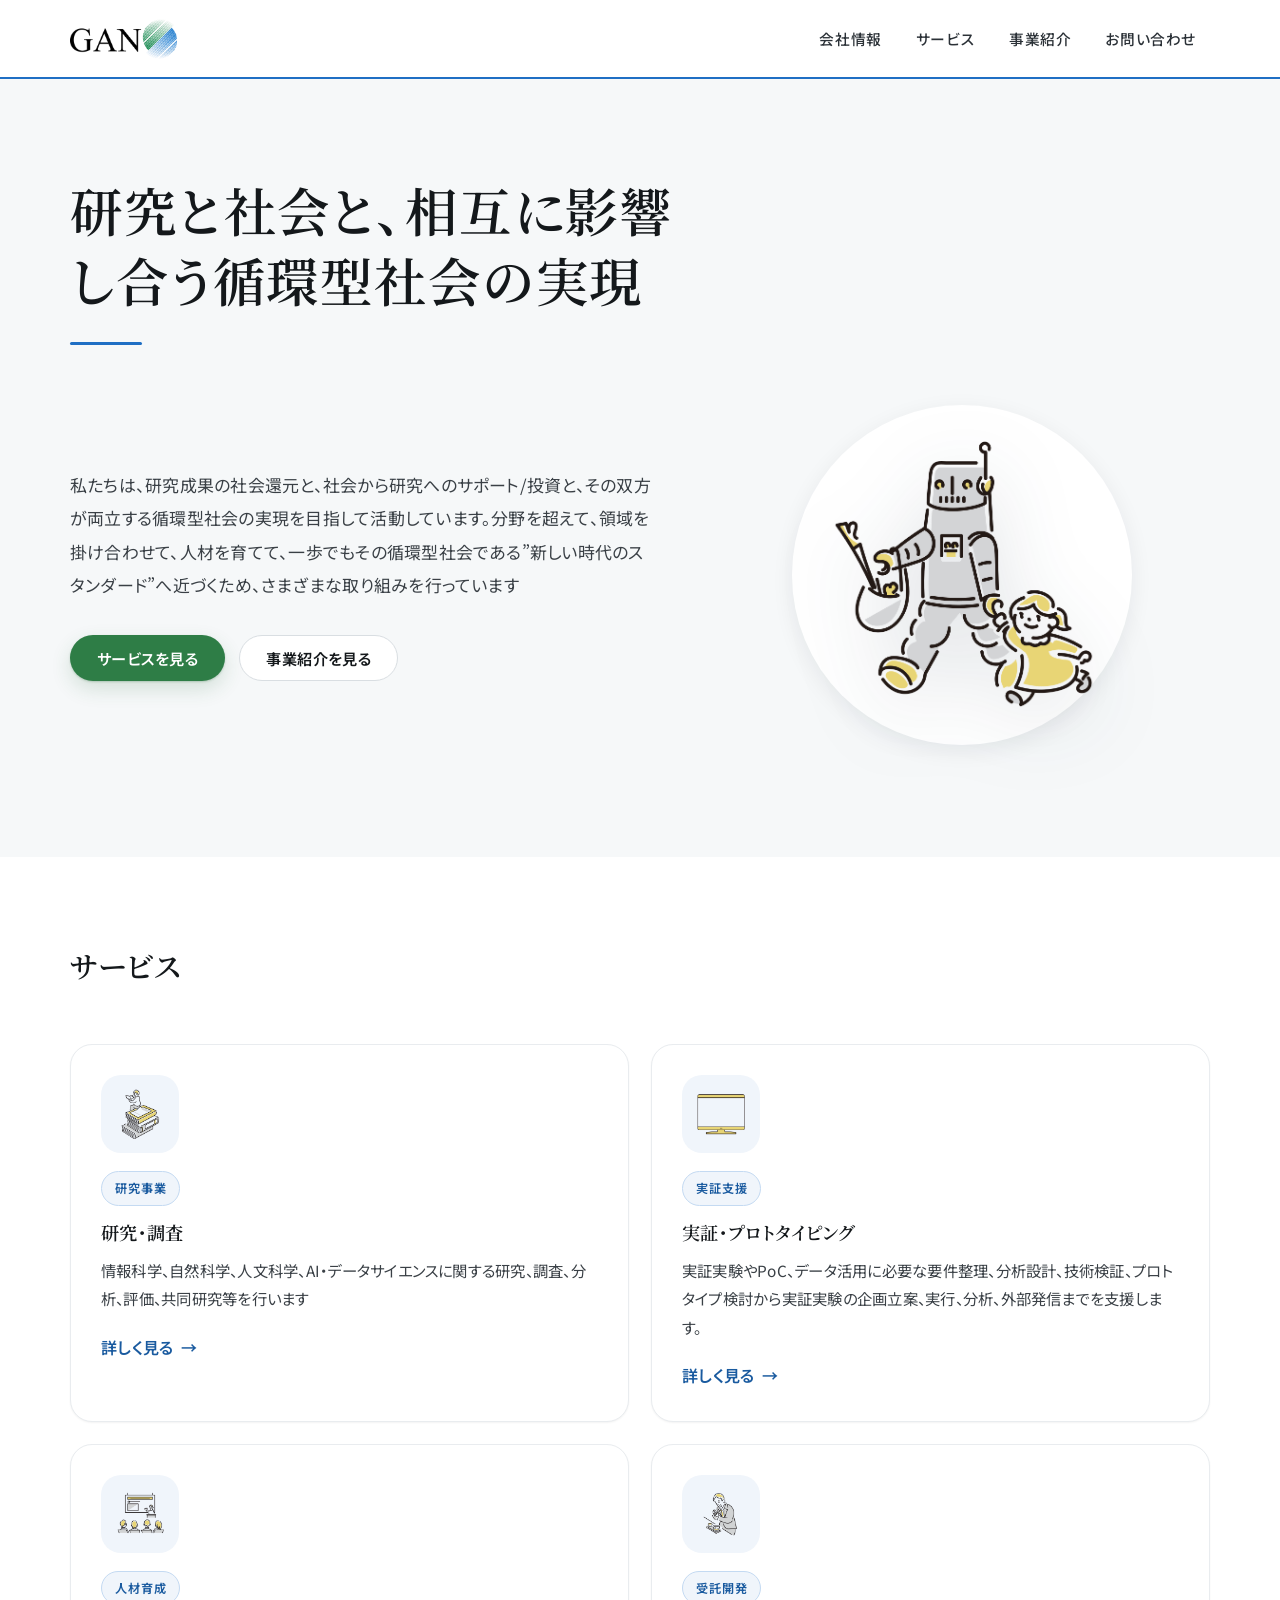
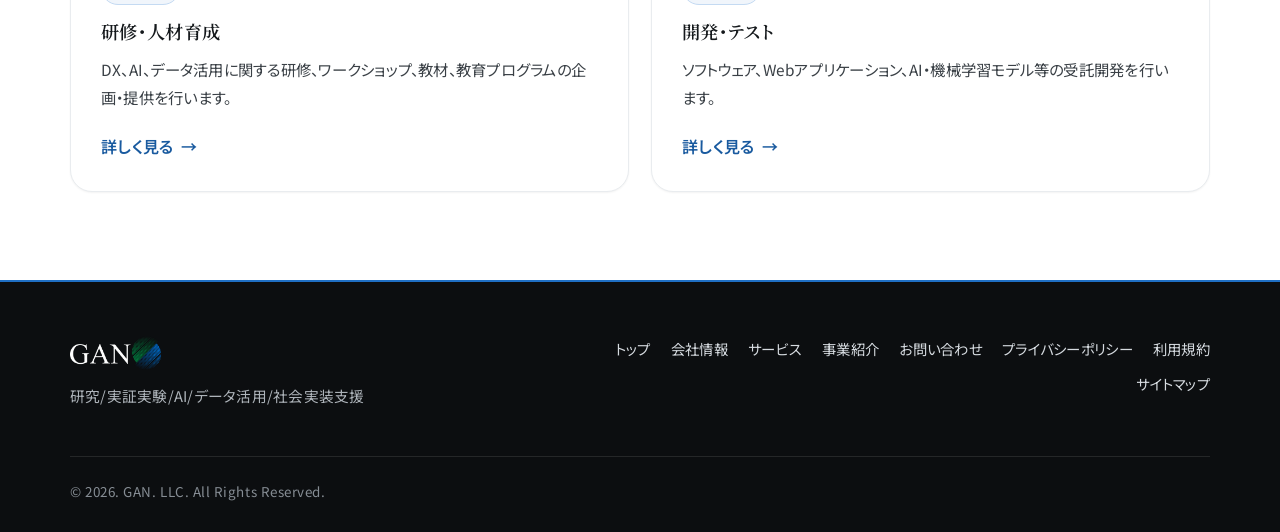
==== commit ab674fd7: "Rename navigation '対応領域' to 'サービス' Content refresh across site: rename navigation and footer label '" ====
--- a/index.html
+++ b/index.html
@@ -3,17 +3,17 @@
 <head>
   <meta charset="UTF-8">
   <meta name="viewport" content="width=device-width, initial-scale=1.0">
-  <title>合同会社GAN.｜AI・データ活用・PoC設計・研究社会実装支援</title>
+  <title>合同会社GAN.｜研究/実証実験/AI/データ活用/社会実装支援</title>
   <meta name="description" content="合同会社GAN.は、AI・データ活用・情報科学を基盤に、PoC設計、実証実験、データ分析、技術検証・プロトタイピング、DX研修、研究成果の社会実装を支援します。自治体・企業・研究機関からのご相談に対応します。">
   <meta property="og:type" content="website">
-  <meta property="og:title" content="合同会社GAN.｜AI・データ活用・PoC設計・研究社会実装支援">
+  <meta property="og:title" content="合同会社GAN.｜研究/実証実験/AI/データ活用/社会実装支援">
   <meta property="og:description" content="合同会社GAN.は、AI・データ活用・情報科学を基盤に、PoC設計、実証実験、データ分析、技術検証・プロトタイピング、DX研修、研究成果の社会実装を支援します。自治体・企業・研究機関からのご相談に対応します。">
   <meta property="og:url" content="https://gandot.co.jp/">
   <!-- TODO: 公開時にOGP画像URLを設定する -->
   <!-- <meta property="og:image" content="https://example.com/ogp.png"> -->
   <meta property="og:site_name" content="合同会社GAN.">
   <meta name="twitter:card" content="summary_large_image">
-  <meta name="twitter:title" content="合同会社GAN.｜AI・データ活用・PoC設計・研究社会実装支援">
+  <meta name="twitter:title" content="合同会社GAN.｜研究/実証実験/AI/データ活用/社会実装支援">
   <meta name="twitter:description" content="合同会社GAN.は、AI・データ活用・情報科学を基盤に、PoC設計、実証実験、データ分析、技術検証・プロトタイピング、DX研修、研究成果の社会実装を支援します。自治体・企業・研究機関からのご相談に対応します。">
   <!-- TODO: 公開時にOGP画像URLを設定する -->
   <!-- <meta name="twitter:image" content="https://example.com/ogp.png"> -->
@@ -28,7 +28,7 @@
     </a>
     <button class="hamburger" type="button" aria-label="メニューを開閉" aria-expanded="false" aria-controls="global-nav"><span></span><span></span><span></span></button>
     <nav class="nav" id="global-nav" aria-label="グローバルナビゲーション">
-      <a href="/company.html" class="">会社情報</a><a href="/support-areas.html" class="">対応領域</a><a href="/services.html" class="">事業紹介</a><a href="/contact.html" class="">お問い合わせ</a>
+      <a href="/company.html" class="">会社情報</a><a href="/support-areas.html" class="">サービス</a><a href="/services.html" class="">事業紹介</a><a href="/contact.html" class="">お問い合わせ</a>
     </nav>
   </div>
 </header>
@@ -36,14 +36,13 @@
   <!-- ファーストビュー -->
   <section class="hero">
     <div class="container">
-      <h1 class="hero-title">AI・データ活用を、構想から実証へ。</h1>
+      <h1 class="hero-title">研究と社会と、相互に影響し合う循環型社会の実現</h1>
       <div class="hero-body">
         <div class="hero-text">
-          <p class="lead">合同会社GAN.は、情報科学・AI・データサイエンスを基盤に、課題整理、PoC設計、データ分析、技術検証・プロトタイピング、研修、研究成果の社会実装を支援します。相談内容が固まっていない段階から、実施可能な進め方を一緒に整理します。</p>
+          <p class="lead">私たちは、研究成果の社会還元と、社会から研究へのサポート/投資と、その双方が両立する循環型社会の実現を目指して活動しています。分野を超えて、領域を掛け合わせて、人材を育てて、一歩でもその循環型社会である”新しい時代のスタンダード”へ近づくため、さまざまな取り組みを行っています</p>
           <div class="hero-actions">
-            <a class="btn btn-primary" href="/services.html">事業紹介を見る</a>
-            <a class="btn btn-outline" href="/contact.html">お問い合わせする</a>
-            <a class="btn btn-ghost" href="/support-areas.html">対応領域を見る</a>
+            <a class="btn btn-primary" href="/support-areas.html">サービスを見る</a>
+            <a class="btn btn-outline" href="/services.html">事業紹介を見る</a>
           </div>
         </div>
         <figure class="hero-figure">
@@ -52,89 +51,16 @@
       </div>
     </div>
   </section>
-  <!-- 自治体・地域課題向け実証実験支援 -->
-  <section class="section light">
-    <div class="container section-illust">
-      <div class="section-illust-media">
-        <img src="/illust/smart-city.png" alt="" width="220" height="220" loading="lazy" decoding="async">
-      </div>
-      <div class="section-illust-body">
-        <h2>自治体・地域課題向けの実証実験支援</h2>
-        <p>地域課題の整理から社会実装に向けた展開まで、段階に応じて支援します。自治体、企業、研究機関など複数主体が関わるプロジェクトにも対応します。地域防災・減災をはじめとする地域課題テーマにも対応します。</p>
-        <ul>
-          <li>地域課題の整理と実証テーマの設計</li>
-          <li>評価指標の設計とデータ分析</li>
-          <li>報告書・庁内説明資料の作成</li>
-          <li>複数主体の合意形成支援</li>
-          <li>社会実装に向けた次の展開整理</li>
-        </ul>
-        <a class="btn btn-outline" href="/services.html#poc">PoC設計・実証支援を見る</a>
-      </div>
-    </div>
-  </section>
-  <!-- 対応領域 -->
+  <!-- サービス -->
   <section class="section">
     <div class="container">
-      <div class="section-head"><h2>対応領域</h2><p>ご相談内容に応じて、研究・実証、技術検証、研修、社会実装支援を組み合わせて支援します。</p></div>
+      <div class="section-head"><h2>サービス</h2></div>
       <div class="card-grid four">
-        <article class="card"><span class="card-illust"><img src="/illust/research-study.png" alt="" width="60" height="60" loading="lazy" decoding="async"></span><span class="badge">研究・実証</span><h3>研究・調査・実証</h3><p>情報科学・AI・データサイエンスに関する研究、調査、分析、評価、実証実験を設計・実施します。</p><a href="/support-areas.html#research">詳しく見る</a></article>
-        <article class="card"><span class="card-illust"><img src="/illust/computer-screen.png" alt="" width="60" height="60" loading="lazy" decoding="async"></span><span class="badge">技術検証</span><h3>技術検証・プロトタイピング</h3><p>PoCやデータ活用の検討に必要な技術検証、プロトタイプ検討、要件整理、分析設計を支援します。</p><a href="/support-areas.html#development">詳しく見る</a></article>
-        <article class="card"><span class="card-illust"><img src="/illust/training-presentation.png" alt="" width="60" height="60" loading="lazy" decoding="async"></span><span class="badge">研修</span><h3>研修・人材育成</h3><p>DX・AI・データ活用に関する研修、ワークショップ、教材の企画・提供を行います。</p><a href="/support-areas.html#training">詳しく見る</a></article>
-        <article class="card"><span class="card-illust"><img src="/illust/science-lab.png" alt="" width="60" height="60" loading="lazy" decoding="async"></span><span class="badge">学術・発信</span><h3>学術・社会実装・発信</h3><p>共同研究、調査研究、各種資料の作成・発信、研究成果の社会実装を支援します。</p><a href="/support-areas.html#academic">詳しく見る</a></article>
+        <article class="card"><span class="card-illust"><img src="/illust/research-study.png" alt="" width="60" height="60" loading="lazy" decoding="async"></span><span class="badge">研究事業</span><h3>研究・調査</h3><p>情報科学、自然科学、人文科学、AI・データサイエンスに関する研究、調査、分析、評価、共同研究等を行います</p><a href="/support-areas.html#research">詳しく見る</a></article>
+        <article class="card"><span class="card-illust"><img src="/illust/computer-screen.png" alt="" width="60" height="60" loading="lazy" decoding="async"></span><span class="badge">実証支援</span><h3>実証・プロトタイピング</h3><p>実証実験やPoC、データ活用に必要な要件整理、分析設計、技術検証、プロトタイプ検討から実証実験の企画立案、実行、分析、外部発信までを支援します。</p><a href="/support-areas.html#development">詳しく見る</a></article>
+        <article class="card"><span class="card-illust"><img src="/illust/training-presentation.png" alt="" width="60" height="60" loading="lazy" decoding="async"></span><span class="badge">人材育成</span><h3>研修・人材育成</h3><p>DX、AI、データ活用に関する研修、ワークショップ、教材、教育プログラムの企画・提供を行います。</p><a href="/support-areas.html#training">詳しく見る</a></article>
+        <article class="card"><span class="card-illust"><img src="/illust/science-lab.png" alt="" width="60" height="60" loading="lazy" decoding="async"></span><span class="badge">受託開発</span><h3>開発・テスト</h3><p>ソフトウェア、Webアプリケーション、AI・機械学習モデル等の受託開発を行います。</p><a href="/support-areas.html#academic">詳しく見る</a></article>
       </div>
-    </div>
-  </section>
-  <!-- このような段階からご相談いただけます -->
-  <section class="section light">
-    <div class="container">
-      <h2>このような段階からご相談いただけます</h2>
-      <ul>
-        <li>AI・データ活用のテーマを整理したい</li>
-        <li>PoCや実証実験の進め方を設計したい</li>
-        <li>研修やワークショップで組織内の理解を揃えたい</li>
-        <li>研究成果を社会実装や共同研究につなげたい</li>
-        <li>提案資料、実施計画、評価指標、報告書を整備したい</li>
-      </ul>
-      <a class="btn btn-outline" href="/contact.html">お問い合わせする</a>
-    </div>
-  </section>
-  <!-- 目的から探す -->
-  <section class="section">
-    <div class="container">
-      <div class="section-head"><h2>目的から探す</h2><p>確認したい内容に合わせて、各ページをご覧ください。</p></div>
-      <div class="card-grid two">
-        <a class="card" href="/support-areas.html"><h3>対応領域</h3><p>研究・実証、技術検証、研修、社会実装のどの領域で相談できるかを整理しています。</p></a>
-        <a class="card" href="/services.html"><h3>事業紹介</h3><p>DX研修、データ活用支援、PoC設計など、具体的な支援メニューをご覧いただけます。</p></a>
-        <a class="card" href="/company.html"><h3>会社情報</h3><p>法人情報、代表者プロフィール、事業の進め方を確認いただけます。</p></a>
-        <a class="card" href="/contact.html"><h3>お問い合わせ</h3><p>相談内容が固まっていない段階でも、初回相談や支援可否の確認ができます。</p></a>
-      </div>
-    </div>
-  </section>
-  <!-- 合同会社GAN.とは -->
-  <section class="section light">
-    <div class="container section-illust reverse">
-      <div class="section-illust-media">
-        <img src="/illust/consulting-advisor.png" alt="" width="220" height="220" loading="lazy" decoding="async">
-      </div>
-      <div class="section-illust-body">
-        <h2>合同会社GAN.とは</h2>
-        <p>合同会社GAN.は、研究・分析・実装の知見をもとに、実証実験やAI・データ活用を現場で進めるための設計を支援する会社です。技術的な検討だけでなく、目的整理、関係者説明、成果物作成、次の展開に向けた整理まで一貫して支援します。</p>
-        <p>ご相談内容に応じて、調査レポート、PoC設計書、評価指標、分析レポート、研修資料、提案資料、実施報告書などを作成します。</p>
-        <a class="btn btn-outline" href="/company.html">会社情報を見る</a>
-      </div>
-    </div>
-  </section>
-  <!-- お問い合わせCTA -->
-  <section class="cta-section">
-    <div class="container cta-inner">
-      <figure class="cta-illust" aria-hidden="true" style="margin:0">
-        <img src="/illust/handshake.png" alt="" width="130" height="130" loading="lazy" decoding="async">
-      </figure>
-      <div>
-        <h2>相談内容が固まっていない段階でもご相談いただけます。</h2>
-        <p>初回相談、相談資料の確認、見積前の確認などはお問い合わせページからご連絡ください。</p>
-      </div>
-      <a class="btn btn-primary" href="/contact.html">お問い合わせする</a>
     </div>
   </section>
 </main>
@@ -142,12 +68,12 @@
   <div class="container footer-inner">
     <div>
       <p class="footer-logo"><img class="footer-logo-img" src="/logo-white.png" alt="合同会社GAN."></p>
-      <p>DX・AI・データ活用・研究社会実装支援</p>
+      <p>研究/実証実験/AI/データ活用/社会実装支援</p>
     </div>
     <nav class="footer-nav" aria-label="フッターナビゲーション">
       <a href="/index.html">トップ</a>
       <a href="/company.html">会社情報</a>
-      <a href="/support-areas.html">対応領域</a>
+      <a href="/support-areas.html">サービス</a>
       <a href="/services.html">事業紹介</a>
       <a href="/contact.html">お問い合わせ</a>
       <a href="/privacy.html">プライバシーポリシー</a>
@@ -155,8 +81,7 @@
       <a href="/sitemap.html">サイトマップ</a>
     </nav>
   </div>
-  <div class="container copyright">© 2026 合同会社GAN. All Rights Reserved.</div>
-  <div class="container credit-line">イラスト：<a href="https://loosedrawing.com/" target="_blank" rel="noopener noreferrer">Loose Drawing</a></div>
+  <div class="container copyright">© 2026. GAN. LLC. All Rights Reserved.</div>
 </footer>
 <script src="/script.js"></script>
 </body>
--- a/styles.css
+++ b/styles.css
@@ -1,290 +1,479 @@
-/* ============================================================
-   合同会社GAN. ブランドスタイル
-   GANブランド: 黒ワードマーク + 緑→青の円形マーク
-   配色トークンは :root に集約。
+@import url('https://fonts.googleapis.com/css2?family=Noto+Sans+JP:wght@400;500;600;700&family=Noto+Serif+JP:wght@400;500;600;700&display=swap');
+
+/* ============================================================
+   合同会社GAN. ブランドスタイル（リファイン版 / refined）
+   GANブランド: 黒セリフ・ワードマーク + 緑→青のハッチ円形マーク
+   方向性: 洗練・先進的（研究らしい上品な明朝 × 都会的な余白）
+   本文・ページ構造は不変。視覚デザインのみブラッシュアップ。
    ============================================================ */
 :root {
-  /* Brand core (gan-brand skill) */
-  --gan-black: #0A0A0A;
+  /* Brand core */
+  --gan-black: #0c0e10;
   --gan-green: #2E7D46;
   --gan-blue: #1F6FC4;
-  --gan-white: #FFFFFF;
-  --gan-gray: #6B6B6B;
-  --gan-gradient: linear-gradient(45deg, #2E7D46 0%, #1F6FC4 100%); /* ロゴマーク専用 / logo mark only */
-
-  /* Typography (gan-brand skill) */
-  --font-heading: Georgia, "Times New Roman", serif;
-  --font-body:    "Helvetica Neue", Arial, sans-serif;
-
-  /* Derived accent tints (緑/青ベース) */
-  --gan-blue-strong: #195a9f;          /* hover / 濃いめ青 */
-  --gan-blue-050: #eef4fb;             /* ghost / outline hover 背景 */
-  --gan-blue-100: #dbe9f8;             /* badge 背景 */
-  --gan-blue-200: #bcd5ef;             /* card hover border */
+  --gan-white: #ffffff;
+  --gan-gray: #6b7177;
+  --gan-gradient: linear-gradient(118deg, #2E7D46 0%, #2f86a6 52%, #1F6FC4 100%);
+
+  /* Typography */
+  --font-heading: "Noto Serif JP", Georgia, "Times New Roman", serif;
+  --font-body:    "Noto Sans JP", "Helvetica Neue", Arial, sans-serif;
+
+  /* Derived accent tints */
+  --gan-green-strong: #246b3b;
+  --gan-blue-strong: #195a9f;
+  --gan-blue-050: #f0f5fb;
+  --gan-blue-100: #e2edf9;
+  --gan-blue-200: #c4daf2;
 
   /* Text & surfaces */
-  --gan-ink: #0A0A0A;                  /* 見出し・本文 */
-  --gan-ink-soft: #333333;             /* 段落本文（可読性確保・AA） */
-  --gan-muted: #6B6B6B;                /* 補助テキスト */
-  --gan-border: #e5e7eb;               /* 中立ボーダー */
-  --gan-surface: #f5f7f9;              /* 明るいセクション背景 */
+  --gan-ink: #14181b;                  /* 見出し */
+  --gan-ink-soft: #3a4046;             /* 段落本文（AA確保） */
+  --gan-muted: #71777d;                /* 補助テキスト */
+  --gan-border: #e9ecef;               /* 中立ボーダー */
+  --gan-border-strong: #d9dee2;
+  --gan-surface: #f6f8f9;              /* 明るいセクション背景 */
+  --gan-surface-2: #eef2f4;
+
+  /* Elevation */
+  --shadow-sm: 0 1px 2px rgba(12, 14, 16, .05);
+  --shadow-md: 0 6px 22px rgba(15, 30, 48, .07);
+  --shadow-lg: 0 20px 50px rgba(15, 30, 48, .10);
+
+  --radius: 16px;
+  --radius-lg: 22px;
+  --maxw: 1140px;
+  --ease: cubic-bezier(.22, .61, .36, 1);
 }
 
 * { box-sizing: border-box; }
-html { scroll-behavior: smooth; scroll-padding-top: 88px; }
+html { scroll-behavior: smooth; scroll-padding-top: 96px; -webkit-text-size-adjust: 100%; }
 body {
   margin: 0;
   font-family: var(--font-body);
+  color: var(--gan-ink-soft);
+  background: var(--gan-white);
+  line-height: 1.85;
+  font-size: 16px;
+  font-feature-settings: "palt" 1;          /* 和文のツメ組み */
+  letter-spacing: .015em;
+  -webkit-font-smoothing: antialiased;
+  text-rendering: optimizeLegibility;
+}
+
+a { color: var(--gan-blue-strong); text-decoration: none; transition: color .2s var(--ease); }
+a:hover { color: var(--gan-blue); text-decoration: none; }
+
+h1, h2, h3, h4 {
+  font-family: var(--font-heading);
+  line-height: 1.42;
+  margin: 0 0 18px;
   color: var(--gan-ink);
+  font-weight: 600;
+  letter-spacing: .02em;
+}
+h2 { font-size: clamp(1.45rem, 2.3vw, 1.9rem); }
+h3 { font-size: 1.14rem; font-weight: 600; }
+h4 { font-size: .95rem; font-weight: 600; color: var(--gan-ink); letter-spacing: .04em; }
+p { margin: 0 0 16px; color: var(--gan-ink-soft); }
+strong { font-weight: 700; color: var(--gan-ink); }
+ul { margin: 0 0 16px; padding-left: 1.25em; }
+li { margin: 4px 0; }
+::selection { background: rgba(31, 111, 196, .16); }
+
+.container { width: min(var(--maxw), calc(100% - 48px)); margin: 0 auto; }
+
+/* ============================================================
+   Header
+   ============================================================ */
+.site-header {
+  position: sticky; top: 0; z-index: 30;
+  background: rgba(255, 255, 255, .82);
+  backdrop-filter: saturate(180%) blur(14px);
+  -webkit-backdrop-filter: saturate(180%) blur(14px);
+  border-bottom: 1px solid var(--gan-border);
+}
+/* ブランドブルーのヘアラインをヘッダー直下に（控えめなアクセント） */
+.site-header::after {
+  content: ""; position: absolute; left: 0; right: 0; bottom: -1px; height: 2px;
+  background: var(--gan-blue);
+}
+.header-inner { min-height: 78px; display: flex; align-items: center; justify-content: space-between; gap: 24px; }
+.logo { display: flex; align-items: center; gap: 4px; color: var(--gan-ink); min-width: auto; }
+.logo:hover { text-decoration: none; opacity: .82; transition: opacity .2s var(--ease); }
+.logo-main { display: block; height: 40px; width: auto; }
+.logo-sub { font-size: .76rem; color: var(--gan-muted); }
+
+.nav { display: flex; align-items: center; gap: 6px; font-size: .92rem; }
+.nav a {
+  position: relative; color: #2b3137; font-weight: 500;
+  padding: 8px 14px; border-radius: 10px;
+  letter-spacing: .04em;
+  transition: color .2s var(--ease), background .2s var(--ease);
+}
+.nav a::after {
+  content: ""; position: absolute; left: 14px; right: 14px; bottom: 4px; height: 1.5px;
+  background: var(--gan-blue); border-radius: 2px;
+  transform: scaleX(0); transform-origin: left; opacity: 0;
+  transition: transform .28s var(--ease), opacity .2s var(--ease);
+}
+.nav a:hover { color: var(--gan-ink); background: var(--gan-surface); }
+.nav a:hover::after { transform: scaleX(1); opacity: .85; }
+.nav a.is-current { color: var(--gan-ink); font-weight: 700; }
+.nav a.is-current::after { transform: scaleX(1); opacity: 1; }
+
+.hamburger {
+  display: none; width: 46px; height: 46px;
+  border: 1px solid var(--gan-border-strong); background: var(--gan-white);
+  border-radius: 12px; align-items: center; justify-content: center; flex-direction: column; gap: 5px;
+  cursor: pointer; transition: border-color .2s var(--ease);
+}
+.hamburger:hover { border-color: var(--gan-blue-200); }
+.hamburger span { width: 20px; height: 1.5px; background: var(--gan-ink); display: block; }
+
+/* ============================================================
+   Buttons
+   ============================================================ */
+.btn {
+  display: inline-flex; align-items: center; justify-content: center; gap: 8px;
+  border-radius: 999px; padding: 13px 26px;
+  font-family: var(--font-body); font-weight: 600; font-size: .95rem; letter-spacing: .03em;
+  border: 1px solid transparent; line-height: 1.2; cursor: pointer; white-space: nowrap;
+  transition: transform .22s var(--ease), box-shadow .22s var(--ease), background .22s var(--ease), border-color .22s var(--ease), color .2s var(--ease);
+}
+.btn-primary { background: var(--gan-green); color: var(--gan-white) !important; box-shadow: 0 1px 2px rgba(36, 107, 59, .25), 0 8px 20px rgba(36, 107, 59, .16); }
+.btn-primary:hover { background: var(--gan-green-strong); transform: translateY(-2px); box-shadow: 0 2px 4px rgba(36, 107, 59, .25), 0 14px 28px rgba(36, 107, 59, .22); text-decoration: none; }
+.btn-outline { border-color: var(--gan-border-strong); color: var(--gan-ink); background: var(--gan-white); }
+.btn-outline:hover { border-color: var(--gan-ink); background: var(--gan-surface); transform: translateY(-2px); box-shadow: var(--shadow-sm); text-decoration: none; }
+.btn-ghost { color: var(--gan-blue-strong); background: var(--gan-blue-050); }
+.btn-ghost:hover { background: var(--gan-blue-100); text-decoration: none; }
+
+/* ============================================================
+   Hero
+   ============================================================ */
+.hero {
+  padding: 96px 0 92px; position: relative; overflow: hidden;
+  background: var(--gan-surface);
+}
+.hero .container { position: relative; z-index: 1; }
+.hero-grid { display: grid; grid-template-columns: 1.2fr .8fr; gap: 48px; align-items: center; }
+.hero-title {
+  font-size: clamp(2rem, 4.1vw, 3.35rem);
+  line-height: 1.34;
+  letter-spacing: .035em;
+  font-weight: 600;
+  margin: 0 0 40px;
+  text-wrap: balance;
+  color: var(--gan-ink);
+}
+/* 見出し下の短いグラデーション罫（先進的なアクセント） */
+.hero-title::after {
+  content: ""; display: block; width: 72px; height: 3px; margin-top: 26px;
+  background: var(--gan-blue); border-radius: 3px;
+}
+.hero-body { display: grid; grid-template-columns: 1fr .85fr; gap: 60px; align-items: center; }
+.lead { font-size: 1.06rem; line-height: 1.95; color: var(--gan-ink-soft); }
+.hero-actions { display: flex; flex-wrap: wrap; gap: 14px; margin-top: 34px; }
+.hero-card { border-left: 3px solid var(--gan-green); }
+
+.hero-text { min-width: 0; }
+.hero-figure { margin: 0; position: relative; display: flex; align-items: center; justify-content: center; }
+/* イラスト背後の無地サークル（フラットなスポットライト） */
+.hero-figure::before {
+  content: ""; position: absolute; z-index: 0;
+  width: min(92%, 340px); aspect-ratio: 1; border-radius: 50%;
   background: var(--gan-white);
-  line-height: 1.75;
-}
-a { color: var(--gan-blue); text-decoration: none; }
-a:hover { text-decoration: underline; }
-h1, h2, h3, h4 { font-family: var(--font-heading); line-height: 1.35; margin: 0 0 16px; color: var(--gan-ink); }
-h4 { font-size: .95rem; }
-p { margin: 0 0 16px; color: var(--gan-ink-soft); }
-ul { margin: 0 0 16px; padding-left: 1.2em; }
-
-.container { width: min(1120px, calc(100% - 40px)); margin: 0 auto; }
-
-/* Header */
-.site-header { position: sticky; top: 0; z-index: 20; background: rgba(255, 255, 255, .96); border-bottom: 1px solid var(--gan-border); }
-.header-inner { min-height: 76px; display: flex; align-items: center; justify-content: space-between; gap: 24px; }
-.logo { display: flex; flex-direction: column; align-items: flex-start; gap: 4px; color: var(--gan-ink); min-width: 210px; }
-.logo:hover { text-decoration: none; }
-.logo-main { display: block; height: 52px; width: auto; } /* 公式ロゴ画像（GAN + マーク） */
-.logo-sub { font-size: .76rem; color: var(--gan-muted); }
-.nav { display: flex; align-items: center; gap: 14px; font-size: .9rem; }
-.nav a { color: #374151; }
-.nav a.is-current { color: var(--gan-blue); font-weight: 700; }
-.hamburger { display: none; width: 44px; height: 44px; border: 1px solid var(--gan-border); background: var(--gan-white); border-radius: 12px; align-items: center; justify-content: center; flex-direction: column; gap: 5px; }
-.hamburger span { width: 20px; height: 2px; background: var(--gan-ink); display: block; }
-
-/* Buttons */
-.btn { display: inline-flex; align-items: center; justify-content: center; gap: 8px; border-radius: 999px; padding: 11px 18px; font-weight: 700; border: 1px solid transparent; line-height: 1.2; cursor: pointer; }
-.btn-primary { background: var(--gan-green); color: var(--gan-white) !important; }
-.btn-primary:hover { filter: brightness(1.06); text-decoration: none; }
-.btn-outline { border-color: var(--gan-blue); color: var(--gan-blue); background: var(--gan-white); }
-.btn-outline:hover { background: var(--gan-blue-050); text-decoration: none; }
-.btn-ghost { color: var(--gan-blue); background: var(--gan-blue-050); }
-.btn-ghost:hover { text-decoration: none; background: var(--gan-blue-100); }
-
-/* Hero */
-.hero { padding: 80px 0; background: var(--gan-surface); }
-.hero-grid { display: grid; grid-template-columns: 1.2fr .8fr; gap: 48px; align-items: center; }
-/* 見出しは横幅いっぱいに1行表示 */
-.hero-title {
-  font-size: clamp(2rem, 4.4vw, 3.6rem);
-  line-height: 1.2;
-  letter-spacing: .01em;
-  margin: 0 0 36px;
-  white-space: nowrap;
-}
-/* 見出しの下に「詳細文＋ボタン」と「画像」を2列で配置 */
-.hero-body {
-  display: grid;
-  grid-template-columns: 1fr .85fr;
-  gap: 56px;
-  align-items: center;
-}
-.lead { font-size: 1.08rem; color: var(--gan-ink-soft); }
-.hero-actions { display: flex; flex-wrap: wrap; gap: 12px; margin-top: 28px; }
-.hero-card { border-left: 5px solid var(--gan-green); }
-
-/* Sections */
-.section { padding: 72px 0; }
+  box-shadow: var(--shadow-md);
+}
+.hero-figure img {
+  position: relative; z-index: 1;
+  width: 100%; max-width: 380px; height: auto;
+  filter: drop-shadow(0 22px 40px rgba(20, 40, 64, .14));
+}
+
+/* ============================================================
+   Sections
+   ============================================================ */
+.section { padding: 88px 0; }
 .section.light { background: var(--gan-surface); }
-.section-head { display: flex; align-items: flex-end; justify-content: space-between; gap: 24px; margin-bottom: 28px; }
+.section-head { display: flex; align-items: flex-end; justify-content: space-between; gap: 24px; margin-bottom: 40px; }
 .section-head p { max-width: 720px; }
-.page-hero { padding: 56px 0 48px; background: var(--gan-surface); border-bottom: 1px solid var(--gan-border); }
-.page-hero h1 { font-size: clamp(1.8rem, 3vw, 2.7rem); }
-.breadcrumb { display: flex; gap: 10px; align-items: center; font-size: .9rem; color: var(--gan-muted); margin-bottom: 18px; }
+.section-head h2, .section > .container > h2 { position: relative; }
+
+.page-hero {
+  padding: 72px 0 56px; position: relative; overflow: hidden;
+  background: var(--gan-surface);
+  border-bottom: 1px solid var(--gan-border);
+}
+.page-hero .container { position: relative; z-index: 1; }
+.page-hero h1 { font-size: clamp(1.9rem, 3.2vw, 2.7rem); letter-spacing: .03em; margin-bottom: 0; }
+.page-hero h1::after { content: ""; display: block; width: 60px; height: 3px; margin-top: 22px; background: var(--gan-blue); border-radius: 3px; }
+.breadcrumb { display: flex; flex-wrap: wrap; gap: 10px; align-items: center; font-size: .86rem; color: var(--gan-muted); margin-bottom: 22px; letter-spacing: .03em; }
+.breadcrumb a, .breadcrumb span { white-space: nowrap; }
 .breadcrumb a { color: var(--gan-muted); }
-
-/* Cards */
-.card { display: block; background: var(--gan-white); border: 1px solid var(--gan-border); border-radius: 18px; padding: 24px; box-shadow: 0 10px 30px rgba(10, 10, 10, .04); }
-.card:hover { text-decoration: none; border-color: var(--gan-blue-200); }
-.card-grid { display: grid; gap: 20px; }
+.breadcrumb a:hover { color: var(--gan-blue); }
+
+/* ============================================================
+   Legal document
+   ============================================================ */
+.legal-doc { max-width: 820px; margin: 0 auto; color: var(--gan-ink-soft); line-height: 1.95; }
+.legal-doc h2 { font-size: 1.18rem; margin: 44px 0 14px; scroll-margin-top: 104px; }
+.legal-doc h2:first-of-type { margin-top: 32px; }
+.legal-doc p { margin: 0 0 16px; }
+.legal-doc .legal-intro { margin-bottom: 8px; }
+.legal-doc ol { margin: 0 0 16px; padding-left: 1.6em; }
+.legal-doc ol li { margin-bottom: 8px; }
+.legal-doc ol ol { margin: 8px 0 0; list-style-type: lower-roman; }
+.legal-doc a { color: var(--gan-blue-strong); text-decoration: underline; text-underline-offset: 2px; }
+
+.legal-toc { margin: 32px 0 44px; padding: 24px 28px; border: 1px solid var(--gan-border); background: var(--gan-surface); border-radius: var(--radius); }
+.legal-toc h2 { font-family: var(--font-body); font-size: .95rem; margin: 0 0 14px; padding: 0; border: none; scroll-margin-top: 0; letter-spacing: .06em; color: var(--gan-muted); text-transform: none; }
+.legal-toc ol { margin: 0; padding-left: 0; list-style: none; }
+.legal-toc li { margin: 6px 0; line-height: 1.7; }
+.legal-toc a { color: var(--gan-ink-soft); text-decoration: none; }
+.legal-toc a:hover { color: var(--gan-blue); text-decoration: underline; }
+
+/* ============================================================
+   Cards
+   ============================================================ */
+.card {
+  display: block; background: var(--gan-white);
+  border: 1px solid var(--gan-border); border-radius: var(--radius-lg);
+  padding: 30px; box-shadow: var(--shadow-sm);
+  transition: transform .26s var(--ease), box-shadow .26s var(--ease), border-color .26s var(--ease);
+}
+a.card:hover, .card-grid a.card:hover { text-decoration: none; }
+.card-grid a.card:hover, article.card:hover {
+  border-color: var(--gan-blue-200); box-shadow: var(--shadow-md); transform: translateY(-4px);
+}
+.card-grid { display: grid; gap: 22px; }
 .card-grid.two { grid-template-columns: repeat(2, minmax(0, 1fr)); }
 .card-grid.three { grid-template-columns: repeat(3, minmax(0, 1fr)); }
 .card-grid.four { grid-template-columns: repeat(2, minmax(0, 1fr)); }
-.split { display: grid; grid-template-columns: 1fr 1fr; gap: 32px; align-items: start; }
-.stacked { display: grid; gap: 24px; }
-.detail-card { scroll-margin-top: 100px; }
-
-/* Info blocks */
-.info-list { display: grid; grid-template-columns: repeat(2, minmax(0, 1fr)); gap: 20px; }
-.info-list > div { background: var(--gan-surface); border: 1px solid var(--gan-border); border-radius: 14px; padding: 18px; }
-.info-table { width: 100%; border-collapse: collapse; background: var(--gan-white); border: 1px solid var(--gan-border); }
-.info-table th, .info-table td { padding: 14px 16px; border-bottom: 1px solid var(--gan-border); text-align: left; vertical-align: top; }
-.info-table th { width: 220px; background: var(--gan-surface); color: var(--gan-ink); }
-.spec-list { display: grid; grid-template-columns: 90px 1fr; gap: 10px 14px; }
+.split { display: grid; grid-template-columns: 1fr 1fr; gap: 36px; align-items: start; }
+.stacked { display: grid; gap: 22px; }
+.detail-card { scroll-margin-top: 108px; }
+
+/* サービス一覧（2列カード） */
+.service-grid { align-items: stretch; gap: 26px; }
+.service-grid .detail-card { display: flex; flex-direction: column; height: 100%; }
+.service-grid .detail-card .info-list { flex: 1; }
+
+/* サービスカード内のリンク（→アニメーション） */
+.card a[href] { display: inline-flex; align-items: center; gap: 7px; font-weight: 600; color: var(--gan-blue-strong); margin-top: 4px; letter-spacing: .02em; }
+.card > a[href]::after { content: "→"; font-family: var(--font-body); transition: transform .24s var(--ease); }
+.card:hover > a[href]::after { transform: translateX(4px); }
+.card h3 { margin-bottom: 10px; }
+.card p { color: var(--gan-ink-soft); font-size: .96rem; }
+
+/* ============================================================
+   Info blocks
+   ============================================================ */
+.info-list { display: grid; grid-template-columns: repeat(2, minmax(0, 1fr)); gap: 22px; }
+.info-list > div { background: var(--gan-surface); border: 1px solid var(--gan-border); border-radius: var(--radius); padding: 22px; }
+.detail-card .info-list { grid-template-columns: 1fr; }
+.detail-card .info-list > div { background: transparent; border: 0; padding: 0; }
+.detail-card .info-list > div + div { border-top: 1px solid var(--gan-border); padding-top: 22px; margin-top: 4px; }
+.detail-card .info-list h3 {
+  font-family: var(--font-body); font-size: .8rem; font-weight: 700; letter-spacing: .12em;
+  color: var(--gan-blue-strong); text-transform: uppercase; margin-bottom: 10px;
+}
+
+.info-table { width: 100%; border-collapse: separate; border-spacing: 0; background: var(--gan-white); border: 1px solid var(--gan-border); border-radius: var(--radius); overflow: hidden; }
+.info-table th, .info-table td { padding: 18px 22px; border-bottom: 1px solid var(--gan-border); text-align: left; vertical-align: top; line-height: 1.85; }
+.info-table tr:last-child th, .info-table tr:last-child td { border-bottom: 0; }
+.info-table th { width: 220px; background: var(--gan-surface); color: var(--gan-ink); font-weight: 600; font-family: var(--font-body); letter-spacing: .03em; }
+
+.spec-list { display: grid; grid-template-columns: 90px 1fr; gap: 12px 16px; }
 .spec-list dt { font-weight: 700; color: var(--gan-ink); }
 .spec-list dd { margin: 0; color: var(--gan-ink-soft); }
-.note { background: var(--gan-white); border: 1px solid var(--gan-border); border-left: 5px solid var(--gan-blue); border-radius: 14px; padding: 18px; color: var(--gan-ink-soft); }
-
-/* Badge */
-.badge { display: inline-flex; align-items: center; width: max-content; border: 1px solid var(--gan-blue-200); background: var(--gan-blue-100); color: var(--gan-blue-strong); border-radius: 999px; padding: 4px 10px; font-weight: 700; font-size: .82rem; margin-bottom: 12px; }
-
-/* Anchor nav */
-.anchor-nav { display: flex; flex-wrap: wrap; gap: 10px; }
-.anchor-nav a { border: 1px solid var(--gan-border); border-radius: 999px; padding: 9px 14px; background: var(--gan-white); color: var(--gan-blue); font-weight: 700; }
-
-/* News */
-.news-list { list-style: none; padding: 0; margin: 0; border: 1px solid var(--gan-border); border-radius: 18px; overflow: hidden; background: var(--gan-white); }
-.news-list li { display: grid; grid-template-columns: 120px 100px 1fr; gap: 16px; align-items: center; padding: 16px 20px; border-bottom: 1px solid var(--gan-border); }
+
+.note { background: var(--gan-surface); border: 1px solid var(--gan-border); border-left: 3px solid var(--gan-blue); border-radius: var(--radius); padding: 20px 22px; color: var(--gan-ink-soft); }
+
+/* ============================================================
+   Badge
+   ============================================================ */
+.badge {
+  display: inline-flex; align-items: center; width: max-content;
+  border: 1px solid var(--gan-blue-200); background: var(--gan-blue-050); color: var(--gan-blue-strong);
+  border-radius: 999px; padding: 5px 13px; font-weight: 600; font-size: .76rem; letter-spacing: .07em;
+  margin-bottom: 14px;
+}
+
+/* ============================================================
+   Anchor nav
+   ============================================================ */
+.anchor-nav { display: flex; flex-wrap: wrap; gap: 12px; }
+.anchor-nav a {
+  border: 1px solid var(--gan-border-strong); border-radius: 999px; padding: 10px 20px;
+  background: var(--gan-white); color: var(--gan-ink); font-weight: 600; font-size: .92rem; letter-spacing: .03em;
+  transition: border-color .2s var(--ease), background .2s var(--ease), color .2s var(--ease), transform .2s var(--ease);
+}
+.anchor-nav a:hover { border-color: var(--gan-blue-200); background: var(--gan-blue-050); color: var(--gan-blue-strong); transform: translateY(-1px); }
+
+/* ============================================================
+   News
+   ============================================================ */
+.news-list { list-style: none; padding: 0; margin: 0; border: 1px solid var(--gan-border); border-radius: var(--radius-lg); overflow: hidden; background: var(--gan-white); }
+.news-list li { display: grid; grid-template-columns: 130px 110px 1fr; gap: 18px; align-items: center; padding: 18px 24px; border-bottom: 1px solid var(--gan-border); transition: background .2s var(--ease); }
+.news-list li:hover { background: var(--gan-surface); }
 .news-list li:last-child { border-bottom: 0; }
-.news-list time { color: var(--gan-muted); }
-.news-list span { color: var(--gan-blue); font-weight: 700; }
-.news-list.large li { padding: 20px; }
-.category-row { display: flex; gap: 10px; margin-bottom: 20px; }
-.related-links { display: grid; grid-template-columns: repeat(4, minmax(0, 1fr)); gap: 18px; }
-
-/* CTA */
-.cta-section { padding: 56px 0; background: var(--gan-green); color: var(--gan-white); }
+.news-list time { color: var(--gan-muted); font-size: .9rem; letter-spacing: .03em; }
+.news-list span { color: var(--gan-blue-strong); font-weight: 600; font-size: .82rem; }
+.news-list.large li { padding: 22px 24px; }
+.category-row { display: flex; gap: 10px; margin-bottom: 22px; }
+.related-links { display: grid; grid-template-columns: repeat(4, minmax(0, 1fr)); gap: 20px; }
+
+/* ============================================================
+   CTA
+   ============================================================ */
+.cta-section { padding: 72px 0; position: relative; overflow: hidden; background: var(--gan-ink); color: var(--gan-white); }
+.cta-section::after {
+  content: ""; position: absolute; left: 0; right: 0; top: 0; height: 3px; background: var(--gan-blue);
+}
+.cta-section .container { position: relative; z-index: 1; }
 .cta-section h2, .cta-section p { color: var(--gan-white); }
-.cta-inner { display: flex; align-items: center; justify-content: space-between; gap: 28px; }
-.cta-section .btn-primary { background: var(--gan-white); color: var(--gan-blue-strong) !important; }
-.cta-section .btn-primary:hover { filter: none; background: var(--gan-blue-050); }
-
-/* Contact form */
-.contact-form { background: var(--gan-white); border: 1px solid var(--gan-border); border-radius: 18px; padding: 24px; display: grid; gap: 16px; }
-.contact-form label { display: block; font-weight: 700; color: var(--gan-ink); margin-bottom: 6px; }
-.contact-form label span { color: var(--gan-blue); font-size: .85rem; }
-.contact-form input, .contact-form select, .contact-form textarea { width: 100%; border: 1px solid #d1d5db; border-radius: 10px; padding: 12px; font: inherit; color: var(--gan-ink); background: var(--gan-white); }
-
-/* Footer */
-.site-footer { padding: 42px 0 24px; background: var(--gan-black); color: #e5e7eb; }
-.site-footer p { color: #d1d5db; }
-.footer-inner { display: flex; justify-content: space-between; gap: 32px; }
-.footer-logo { margin: 0 0 8px; }
+.cta-inner { display: flex; align-items: center; justify-content: space-between; gap: 32px; }
+.cta-section .btn-primary { background: var(--gan-white); color: var(--gan-ink) !important; box-shadow: 0 10px 24px rgba(0, 0, 0, .2); }
+.cta-section .btn-primary:hover { background: #eef2f4; }
+
+/* ============================================================
+   Contact form
+   ============================================================ */
+.contact-form { background: var(--gan-white); border: 1px solid var(--gan-border); border-radius: var(--radius-lg); padding: 32px; display: grid; gap: 18px; max-width: 720px; margin: 0 auto; box-shadow: var(--shadow-md); }
+.contact-form label { display: block; font-weight: 600; color: var(--gan-ink); margin-bottom: 8px; letter-spacing: .02em; }
+.contact-form label span { color: var(--gan-blue-strong); font-size: .76rem; font-weight: 700; margin-left: 6px; }
+.contact-form input, .contact-form select, .contact-form textarea {
+  width: 100%; border: 1px solid var(--gan-border-strong); border-radius: 12px; padding: 13px 14px;
+  font: inherit; color: var(--gan-ink); background: var(--gan-white);
+  transition: border-color .2s var(--ease), box-shadow .2s var(--ease);
+}
+.contact-form input:focus, .contact-form select:focus, .contact-form textarea:focus {
+  outline: none; border-color: var(--gan-blue); box-shadow: 0 0 0 3px rgba(31, 111, 196, .14);
+}
+.contact-form .btn { margin-top: 6px; justify-self: start; }
+
+/* ============================================================
+   Footer
+   ============================================================ */
+.site-footer { padding: 56px 0 28px; background: var(--gan-black); color: #cdd3d8; position: relative; }
+.site-footer::before { content: ""; position: absolute; left: 0; right: 0; top: 0; height: 2px; background: var(--gan-blue); }
+.site-footer p { color: #aeb4ba; font-size: .92rem; }
+.footer-inner { display: flex; justify-content: space-between; gap: 36px; }
+.footer-logo { margin: 0 0 12px; }
 .footer-logo-img { display: block; height: 34px; width: auto; }
-.footer-nav { display: flex; flex-wrap: wrap; gap: 12px; justify-content: flex-end; max-width: 650px; }
-.footer-nav a { color: #e5e7eb; }
-.copyright { margin-top: 24px; color: #9ca3af; font-size: .9rem; }
-
-/* ============================================================
-   Illustrations (loosedrawing.com フリーイラスト)
-   コンテンツ文面・構造は変更せず、視覚的な分かりやすさを補強する
-   ============================================================ */
-
-/* Hero 図版（見出しは全幅1行、下段で詳細文と2列） */
-.hero-text { min-width: 0; }
-.hero-figure { margin: 0; display: flex; align-items: center; justify-content: center; }
-.hero-figure img {
-  width: 100%; max-width: 380px; height: auto;
-  filter: drop-shadow(0 18px 36px rgba(31, 111, 196, .14));
-}
-
-/* セクション見出し横に添える小さなイラスト */
-.section-illust { display: flex; align-items: center; gap: 28px; flex-wrap: wrap; }
+.footer-nav { display: flex; flex-wrap: wrap; gap: 8px 20px; justify-content: flex-end; max-width: 650px; align-content: flex-start; }
+.footer-nav a { color: #d6dbe0; font-size: .9rem; letter-spacing: .02em; }
+.footer-nav a:hover { color: var(--gan-white); }
+.copyright { margin-top: 30px; padding-top: 22px; border-top: 1px solid rgba(255, 255, 255, .1); color: #868d94; font-size: .84rem; letter-spacing: .04em; }
+
+/* ============================================================
+   Illustrations (loosedrawing.com)
+   ============================================================ */
+.section-illust { display: flex; align-items: center; gap: 32px; flex-wrap: wrap; }
 .section-illust .section-illust-body { flex: 1 1 320px; min-width: 0; }
-.section-illust .section-illust-media {
-  flex: 0 0 200px; display: flex; align-items: center; justify-content: center;
-}
-.section-illust .section-illust-media img {
-  width: 100%; max-width: 220px; height: auto;
-  filter: drop-shadow(0 12px 28px rgba(10, 10, 10, .08));
-}
+.section-illust .section-illust-media { flex: 0 0 200px; display: flex; align-items: center; justify-content: center; }
+.section-illust .section-illust-media img { width: 100%; max-width: 220px; height: auto; filter: drop-shadow(0 14px 30px rgba(20, 40, 64, .10)); }
 .section-illust.reverse { flex-direction: row-reverse; }
 
-/* カード上部に丸いイラストアイコンを配置 */
+/* カード上部の丸イラストアイコン */
 .card-illust {
-  width: 76px; height: 76px; border-radius: 18px;
+  width: 78px; height: 78px; border-radius: 20px;
   background: var(--gan-blue-050);
   display: flex; align-items: center; justify-content: center;
-  margin-bottom: 16px; overflow: hidden;
-}
+  margin-bottom: 18px; overflow: hidden;
+  transition: transform .26s var(--ease);
+}
+.card:hover .card-illust { transform: translateY(-2px) scale(1.03); }
 .card-illust img { width: 60px; height: 60px; object-fit: contain; }
 
-/* 詳細カード（対応領域・事業紹介）の見出し脇イラスト */
+/* 詳細カードの見出し脇イラスト */
 .detail-card { position: relative; }
-.detail-head { display: flex; align-items: center; gap: 18px; margin-bottom: 4px; }
+.detail-head { display: flex; align-items: center; gap: 20px; margin-bottom: 22px; }
 .detail-head h2 { margin: 0; }
 .detail-illust {
-  flex: 0 0 84px; width: 84px; height: 84px; border-radius: 20px;
-  background: var(--gan-surface); border: 1px solid var(--gan-border);
+  flex: 0 0 84px; width: 84px; height: 84px; border-radius: 22px;
+  background: var(--gan-surface);
+  border: 1px solid var(--gan-border);
   display: flex; align-items: center; justify-content: center; overflow: hidden;
 }
 .detail-illust img { width: 64px; height: 64px; object-fit: contain; }
 
-/* アンカーナビ用のセクション区切りイラスト帯 */
-.illust-band {
-  display: flex; align-items: center; justify-content: center; gap: 40px;
-  flex-wrap: wrap;
-}
+/* アンカーナビ区切りイラスト帯 */
+.illust-band { display: flex; align-items: center; justify-content: center; gap: 44px; flex-wrap: wrap; }
 .illust-band figure { margin: 0; text-align: center; max-width: 150px; }
-.illust-band img {
-  width: 120px; height: 120px; object-fit: contain;
-  filter: drop-shadow(0 12px 24px rgba(10, 10, 10, .06));
-}
+.illust-band img { width: 120px; height: 120px; object-fit: contain; filter: drop-shadow(0 14px 26px rgba(20, 40, 64, .08)); }
 .illust-band figcaption { font-size: .82rem; color: var(--gan-muted); margin-top: 8px; }
 
-/* CTA セクションのイラスト
-   透過部分が緑背景を透かさないよう、白い角丸チップを敷く */
+/* CTA イラスト */
 .cta-inner .cta-illust {
-  flex: 0 0 120px;
-  width: 120px; height: 120px;
-  background: var(--gan-white);
-  border-radius: 24px;
-  display: flex; align-items: center; justify-content: center;
-  box-shadow: 0 10px 24px rgba(0, 0, 0, .18);
-}
-.cta-inner .cta-illust img {
-  width: 92px; height: 92px; object-fit: contain;
-}
-
-/* フォーム横などの補助イラスト */
+  flex: 0 0 120px; width: 120px; height: 120px; background: var(--gan-white); border-radius: 26px;
+  display: flex; align-items: center; justify-content: center; box-shadow: 0 12px 28px rgba(0, 0, 0, .22);
+}
+.cta-inner .cta-illust img { width: 92px; height: 92px; object-fit: contain; }
+
+/* 補助イラスト */
 .aside-illust { text-align: center; margin: 8px 0 24px; }
 .aside-illust img { width: 100%; max-width: 240px; height: auto; }
 
 /* 出典クレジット */
-.credit-line { color: #9ca3af; font-size: .82rem; margin-top: 6px; }
-.credit-line a { color: #cbd5e1; }
-
-/* Responsive */
+.credit-line { color: #868d94; font-size: .82rem; margin-top: 8px; }
+.credit-line a { color: #aab1b8; }
+
+/* ============================================================
+   Responsive
+   ============================================================ */
 @media (max-width: 960px) {
-  .hero-body { grid-template-columns: 1fr; gap: 32px; }
+  .hero-body { grid-template-columns: 1fr; gap: 36px; }
   .hero-figure { order: -1; }
   .hero-figure img { max-width: 280px; }
   .section-illust .section-illust-media { flex-basis: 160px; }
   .cta-inner .cta-illust { display: none; }
-}
-@media (max-width: 640px) {
-  .hero-title { white-space: normal; }
-  .section-illust { display: block; }
-  .section-illust .section-illust-media { margin-bottom: 20px; }
-  .detail-head { flex-direction: column; align-items: flex-start; gap: 12px; }
-  .illust-band { gap: 20px; }
-  .illust-band img { width: 88px; height: 88px; }
-}
-
-/* Responsive */
-@media (max-width: 960px) {
+
   .hamburger { display: flex; }
-  .nav { position: absolute; top: 76px; left: 0; right: 0; display: none; flex-direction: column; align-items: stretch; background: var(--gan-white); border-bottom: 1px solid var(--gan-border); padding: 16px 20px; }
+  .nav {
+    position: absolute; top: 78px; left: 0; right: 0; display: none; flex-direction: column; align-items: stretch;
+    background: rgba(255, 255, 255, .98); backdrop-filter: blur(14px);
+    border-bottom: 1px solid var(--gan-border); padding: 16px 24px; gap: 2px;
+    box-shadow: var(--shadow-md);
+  }
   .nav.is-open { display: flex; }
-  .nav a { padding: 8px 0; }
+  .nav a { padding: 12px 14px; }
+  .nav a::after { display: none; }
+  .nav a.is-current { background: var(--gan-surface); }
   .hero-grid, .split { grid-template-columns: 1fr; }
   .card-grid.two, .card-grid.three, .card-grid.four, .related-links { grid-template-columns: repeat(2, minmax(0, 1fr)); }
   .info-list { grid-template-columns: 1fr; }
   .section-head { display: block; }
+  .section-head p { margin-top: 12px; }
   .footer-inner { display: block; }
-  .footer-nav { justify-content: flex-start; margin-top: 20px; }
+  .footer-nav { justify-content: flex-start; margin-top: 24px; }
   .cta-inner { display: block; }
-  .cta-inner .btn { margin-top: 12px; }
+  .cta-inner .btn { margin-top: 16px; }
 }
 @media (max-width: 640px) {
-  .container { width: min(100% - 28px, 1120px); }
-  .header-inner { min-height: 70px; }
-  .logo-main { height: 44px; }
+  .container { width: min(100% - 32px, var(--maxw)); }
+  .header-inner { min-height: 66px; }
+  .logo-main { height: 34px; }
   .logo-sub { font-size: .68rem; }
-  .hero, .section { padding: 48px 0; }
-  .page-hero { padding: 36px 0; }
+  .hero { padding: 56px 0; }
+  .section { padding: 56px 0; }
+  .page-hero { padding: 44px 0 36px; }
+  .hero-title { letter-spacing: .02em; }
+  .card { padding: 24px; }
   .card-grid.two, .card-grid.three, .card-grid.four, .related-links { grid-template-columns: 1fr; }
-  .news-list li { grid-template-columns: 1fr; gap: 4px; }
+  .news-list li { grid-template-columns: 1fr; gap: 6px; }
   .info-table th, .info-table td { display: block; width: 100%; }
+  .info-table th { border-bottom: 0; }
   .spec-list { grid-template-columns: 1fr; }
-  .nav { top: 70px; }
-}
+  .section-illust { display: block; }
+  .section-illust .section-illust-media { margin-bottom: 20px; }
+  .detail-head { flex-direction: column; align-items: flex-start; gap: 14px; }
+  .illust-band { gap: 22px; }
+  .illust-band img { width: 88px; height: 88px; }
+  .nav { top: 66px; }
+}
+
+@media (prefers-reduced-motion: reduce) {
+  * { transition: none !important; scroll-behavior: auto !important; }
+}
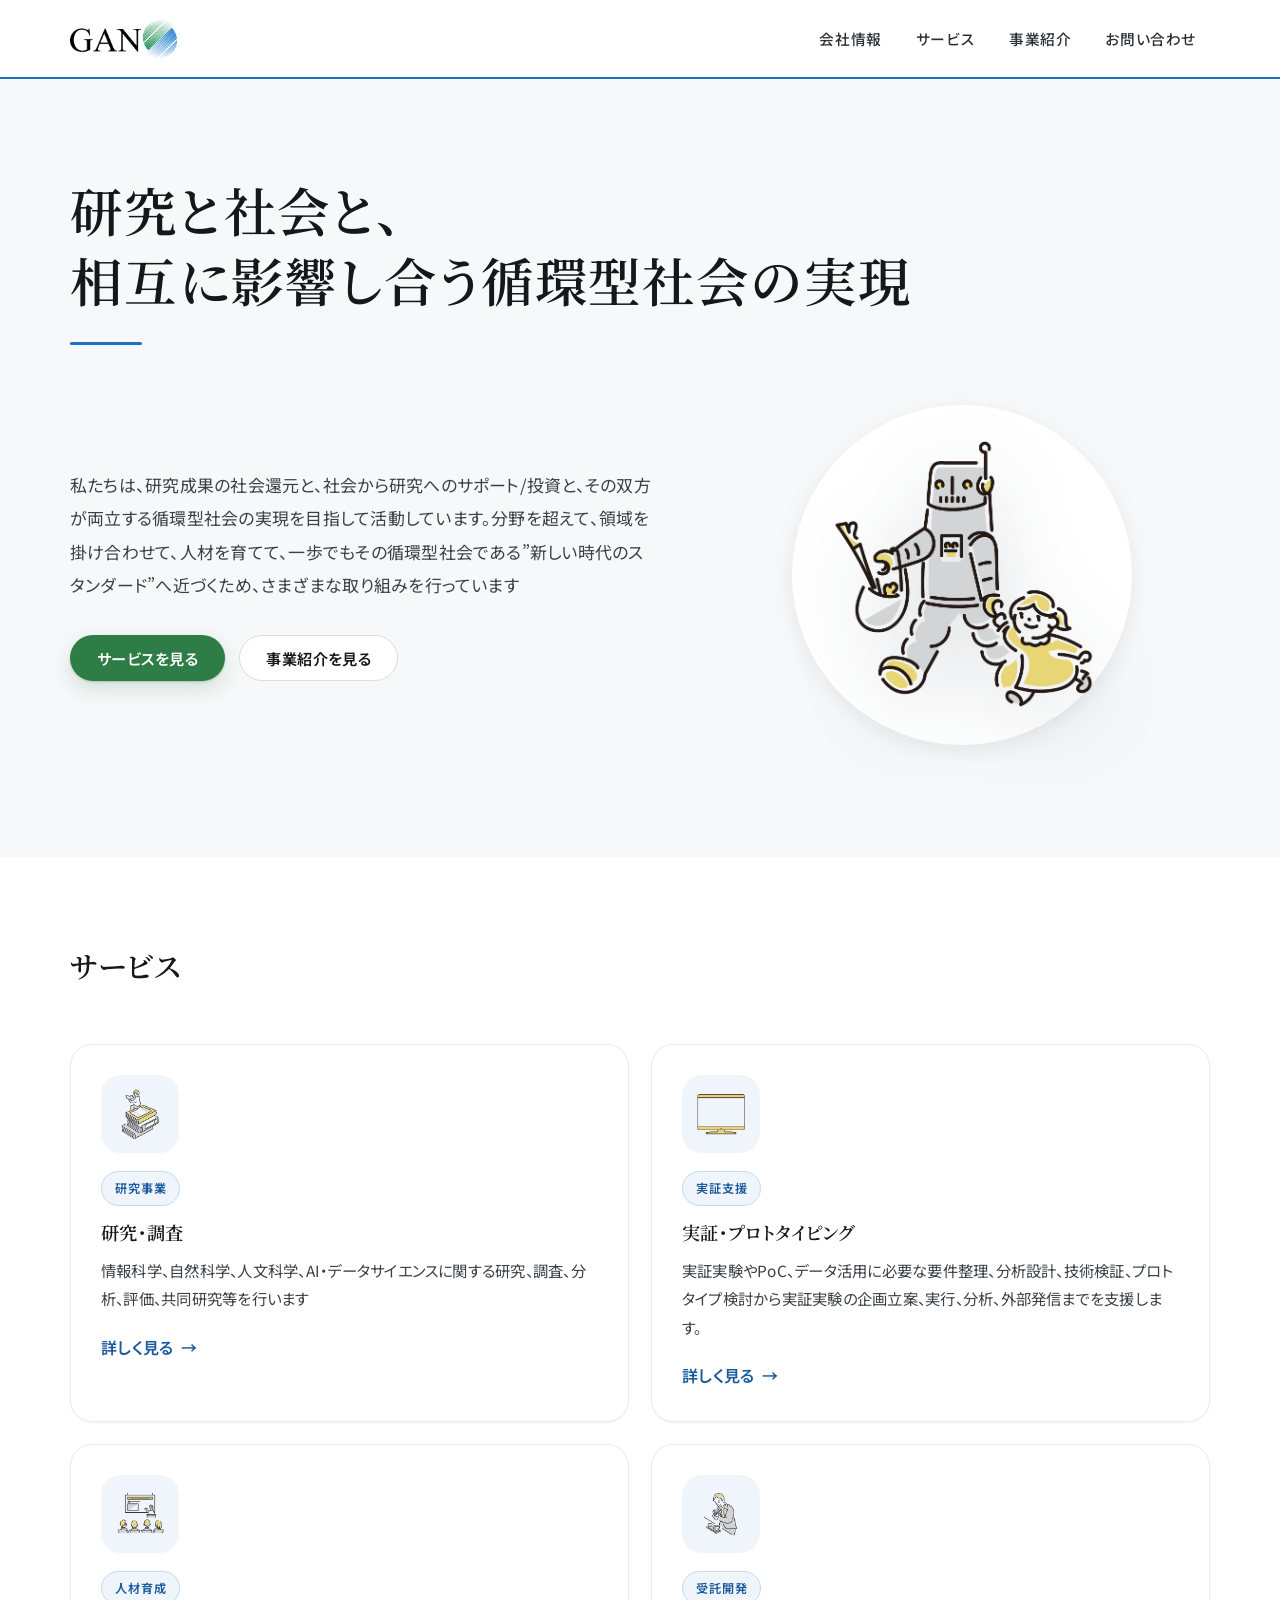
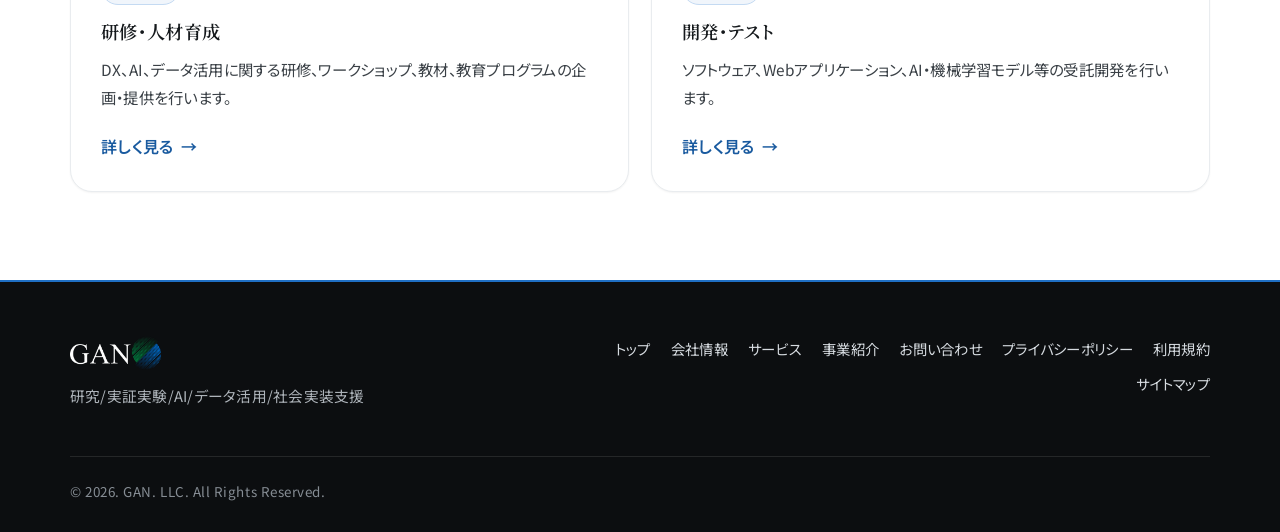
==== commit b0166445: "Update index.html" ====
--- a/index.html
+++ b/index.html
@@ -36,7 +36,7 @@
   <!-- ファーストビュー -->
   <section class="hero">
     <div class="container">
-      <h1 class="hero-title">研究と社会と、相互に影響し合う循環型社会の実現</h1>
+      <h1 class="hero-title">研究と社会と、<br>相互に影響し合う循環型社会の実現</h1>
       <div class="hero-body">
         <div class="hero-text">
           <p class="lead">私たちは、研究成果の社会還元と、社会から研究へのサポート/投資と、その双方が両立する循環型社会の実現を目指して活動しています。分野を超えて、領域を掛け合わせて、人材を育てて、一歩でもその循環型社会である”新しい時代のスタンダード”へ近づくため、さまざまな取り組みを行っています</p>
--- a/styles.css
+++ b/styles.css
@@ -368,7 +368,7 @@
 .copyright { margin-top: 30px; padding-top: 22px; border-top: 1px solid rgba(255, 255, 255, .1); color: #868d94; font-size: .84rem; letter-spacing: .04em; }
 
 /* ============================================================
-   Illustrations (loosedrawing.com)
+   Illustrations
    ============================================================ */
 .section-illust { display: flex; align-items: center; gap: 32px; flex-wrap: wrap; }
 .section-illust .section-illust-body { flex: 1 1 320px; min-width: 0; }
